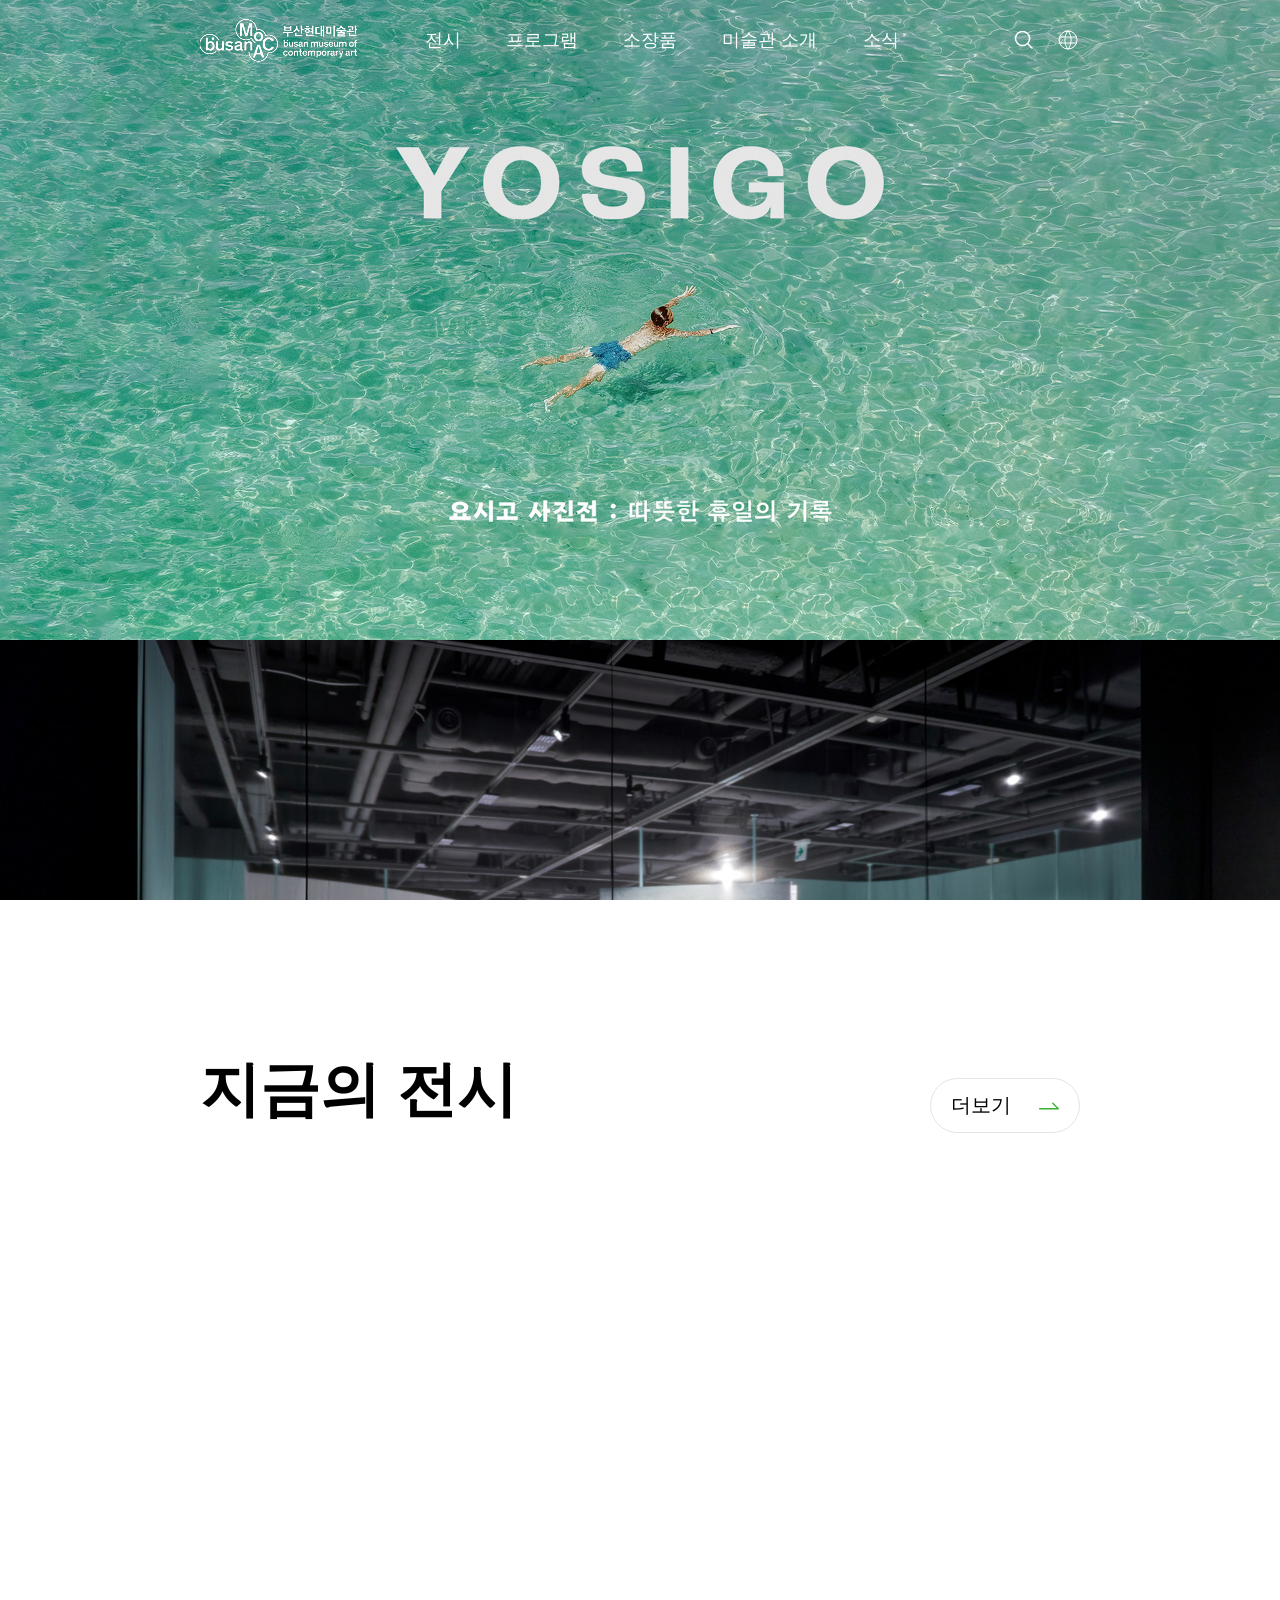
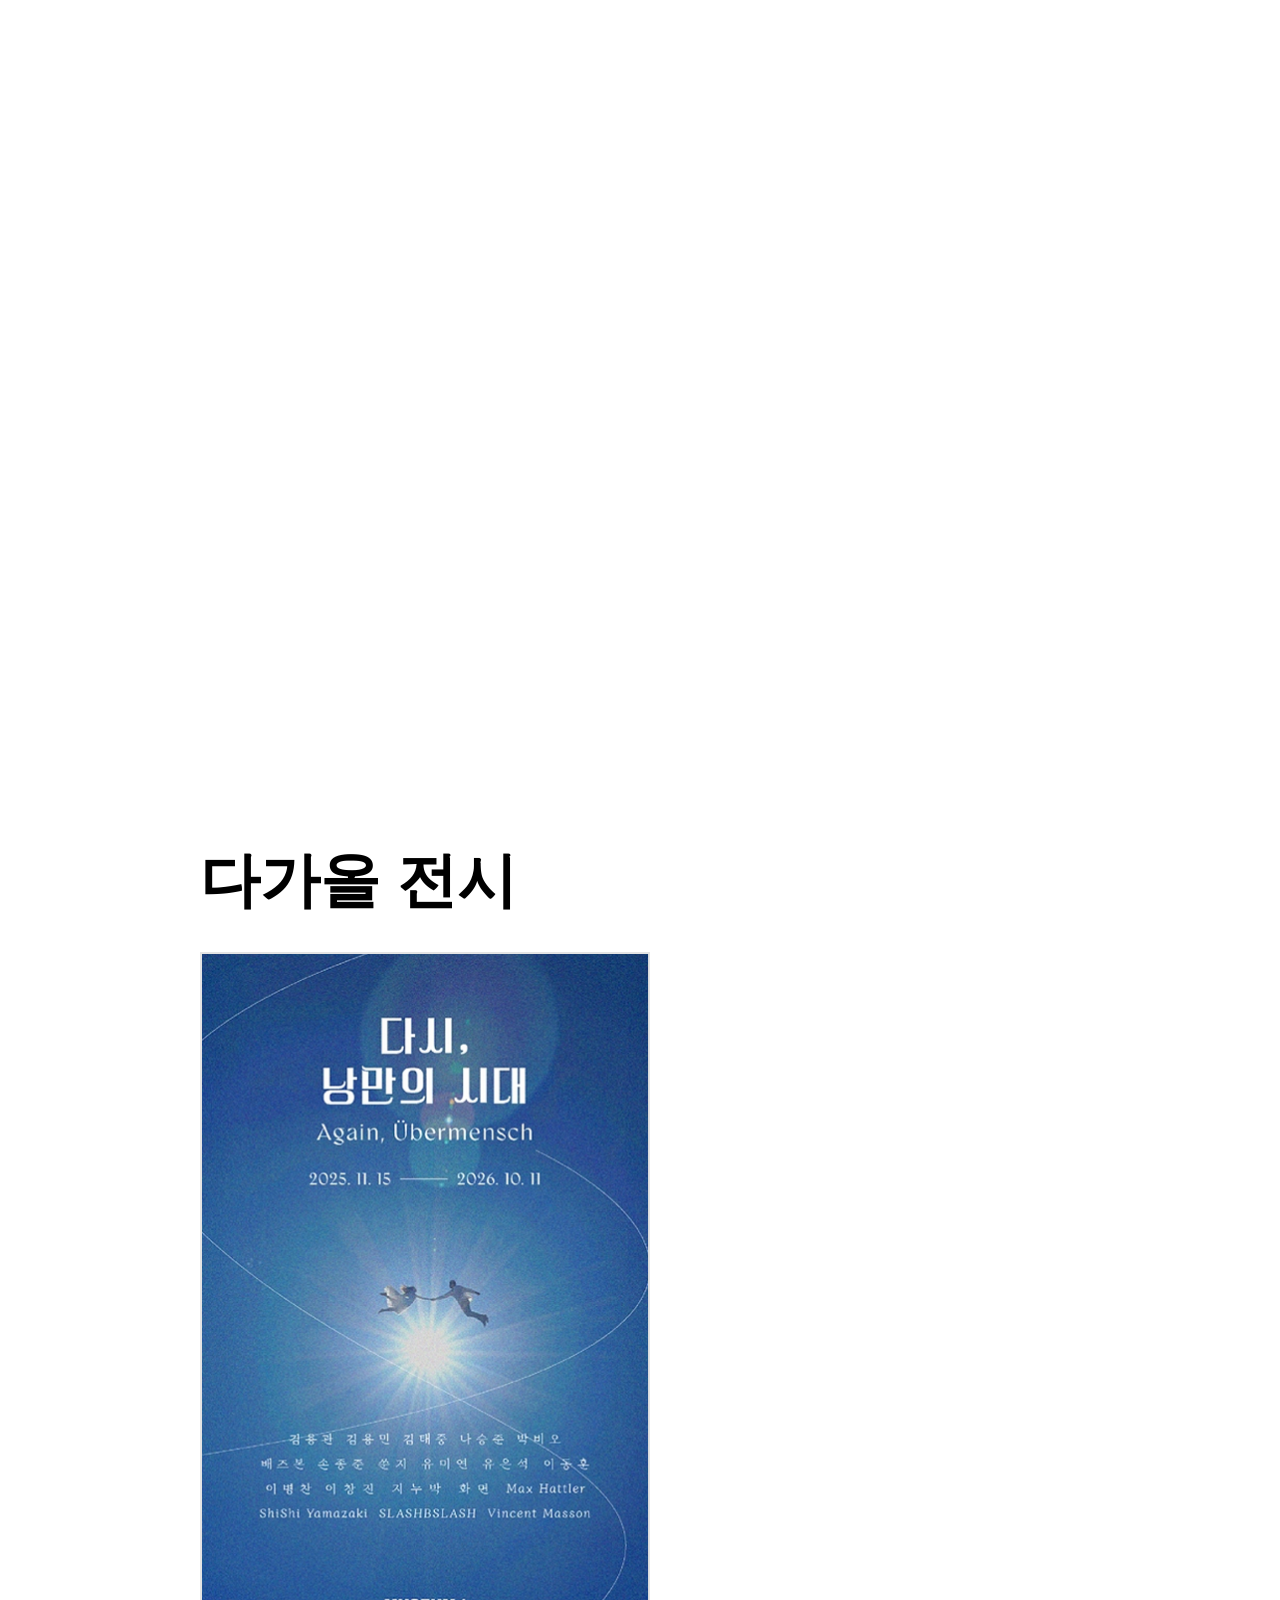
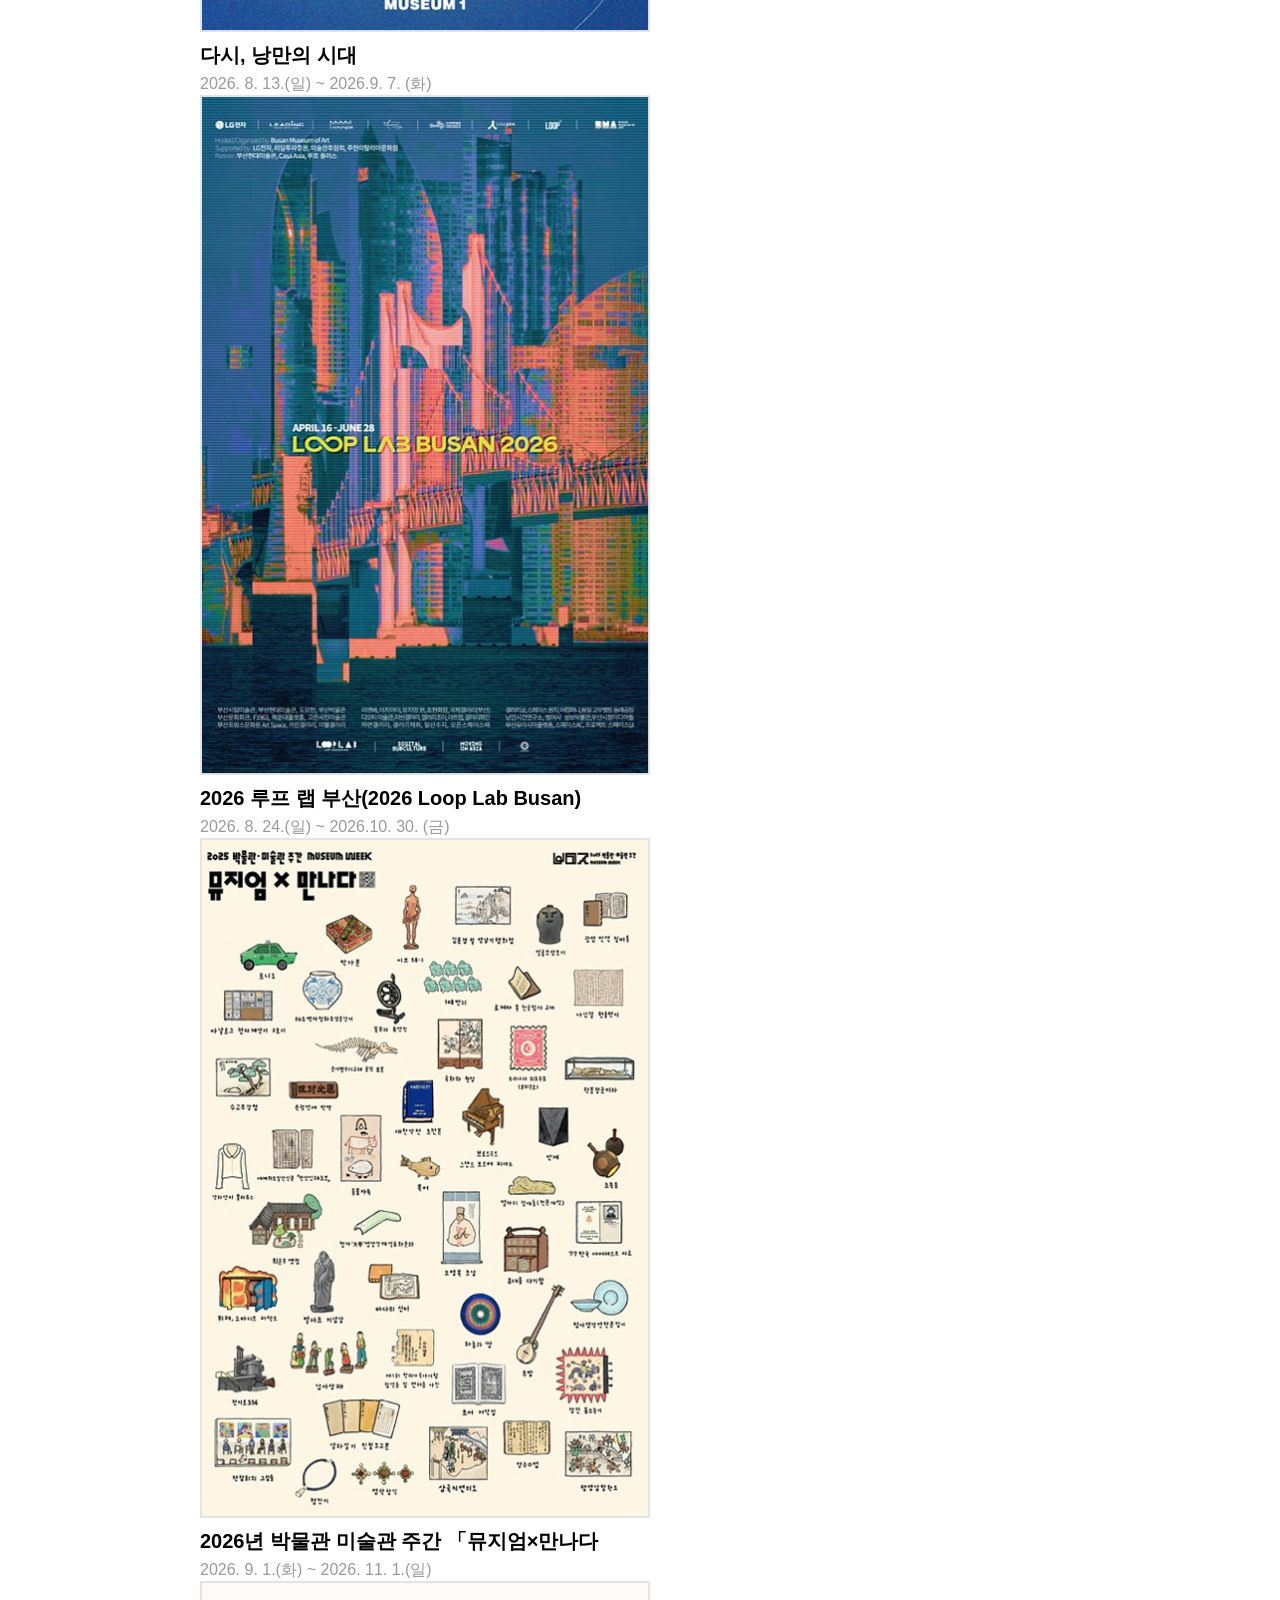
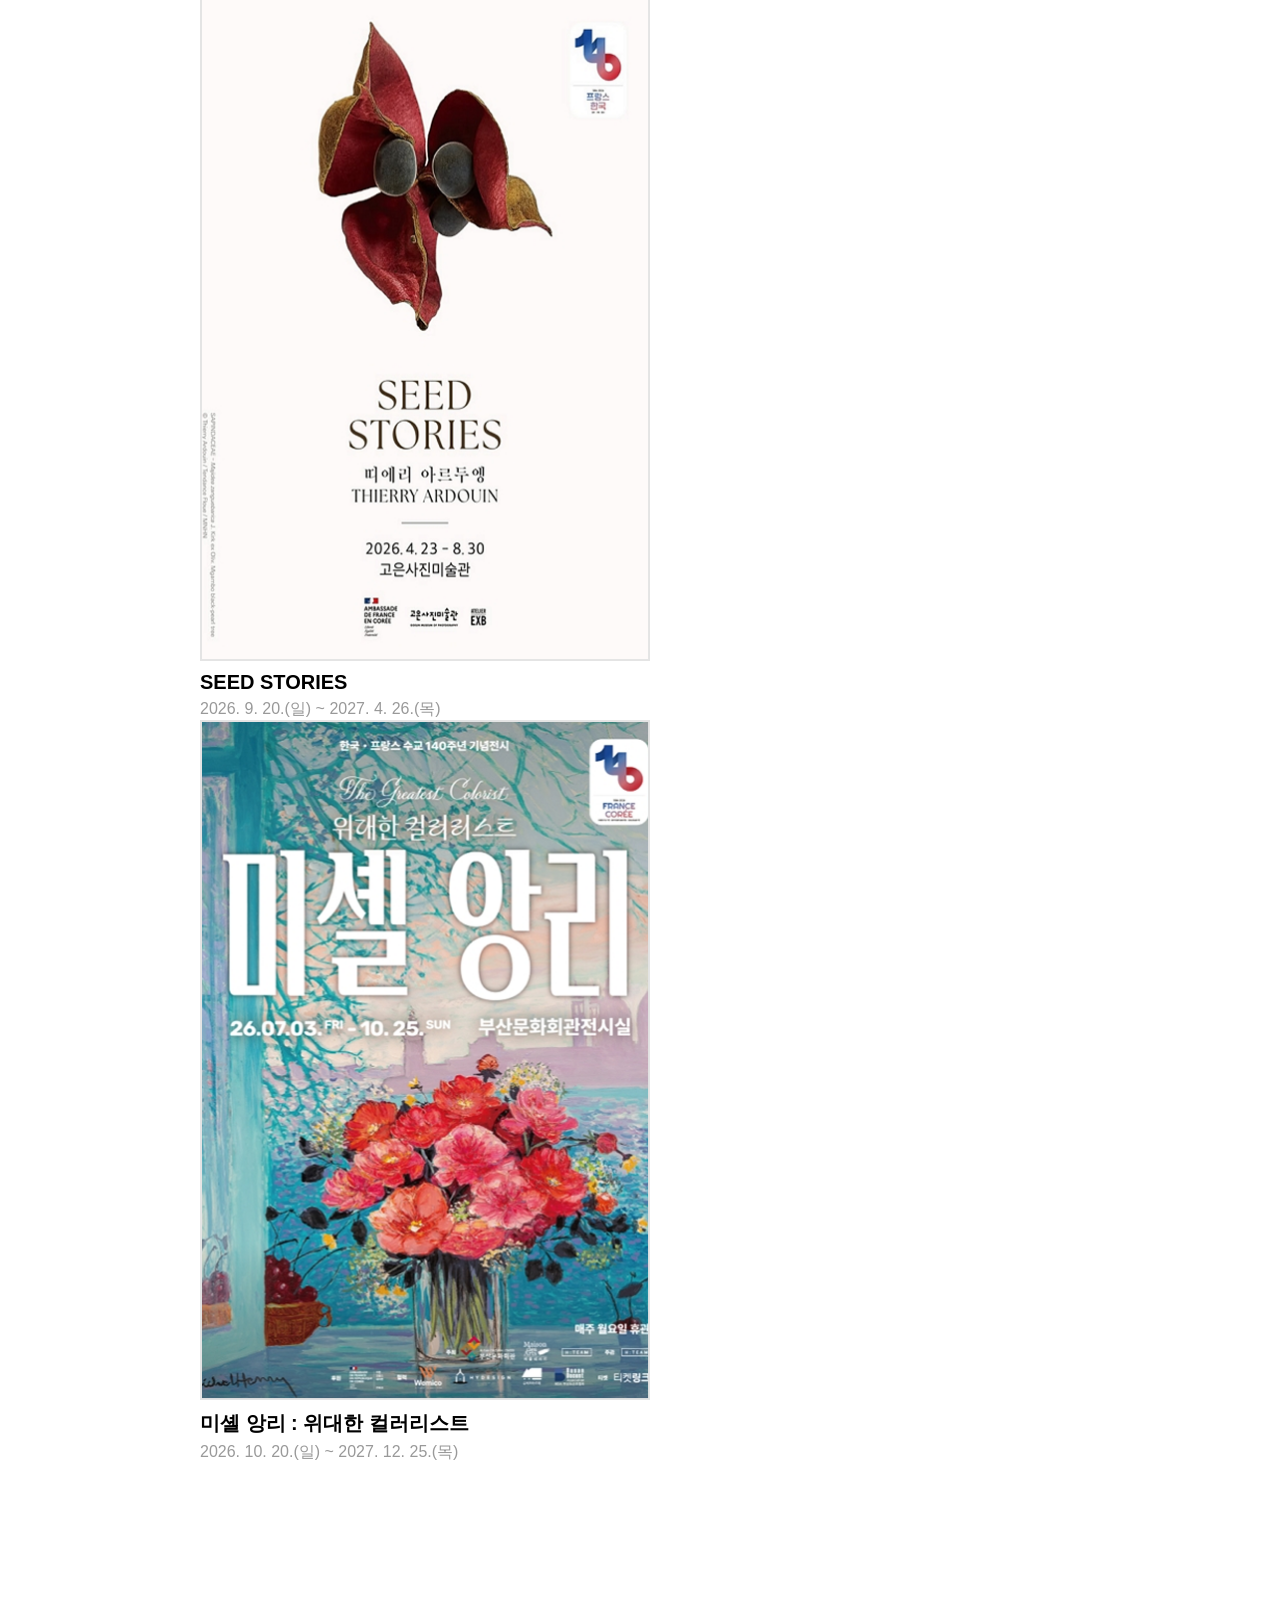
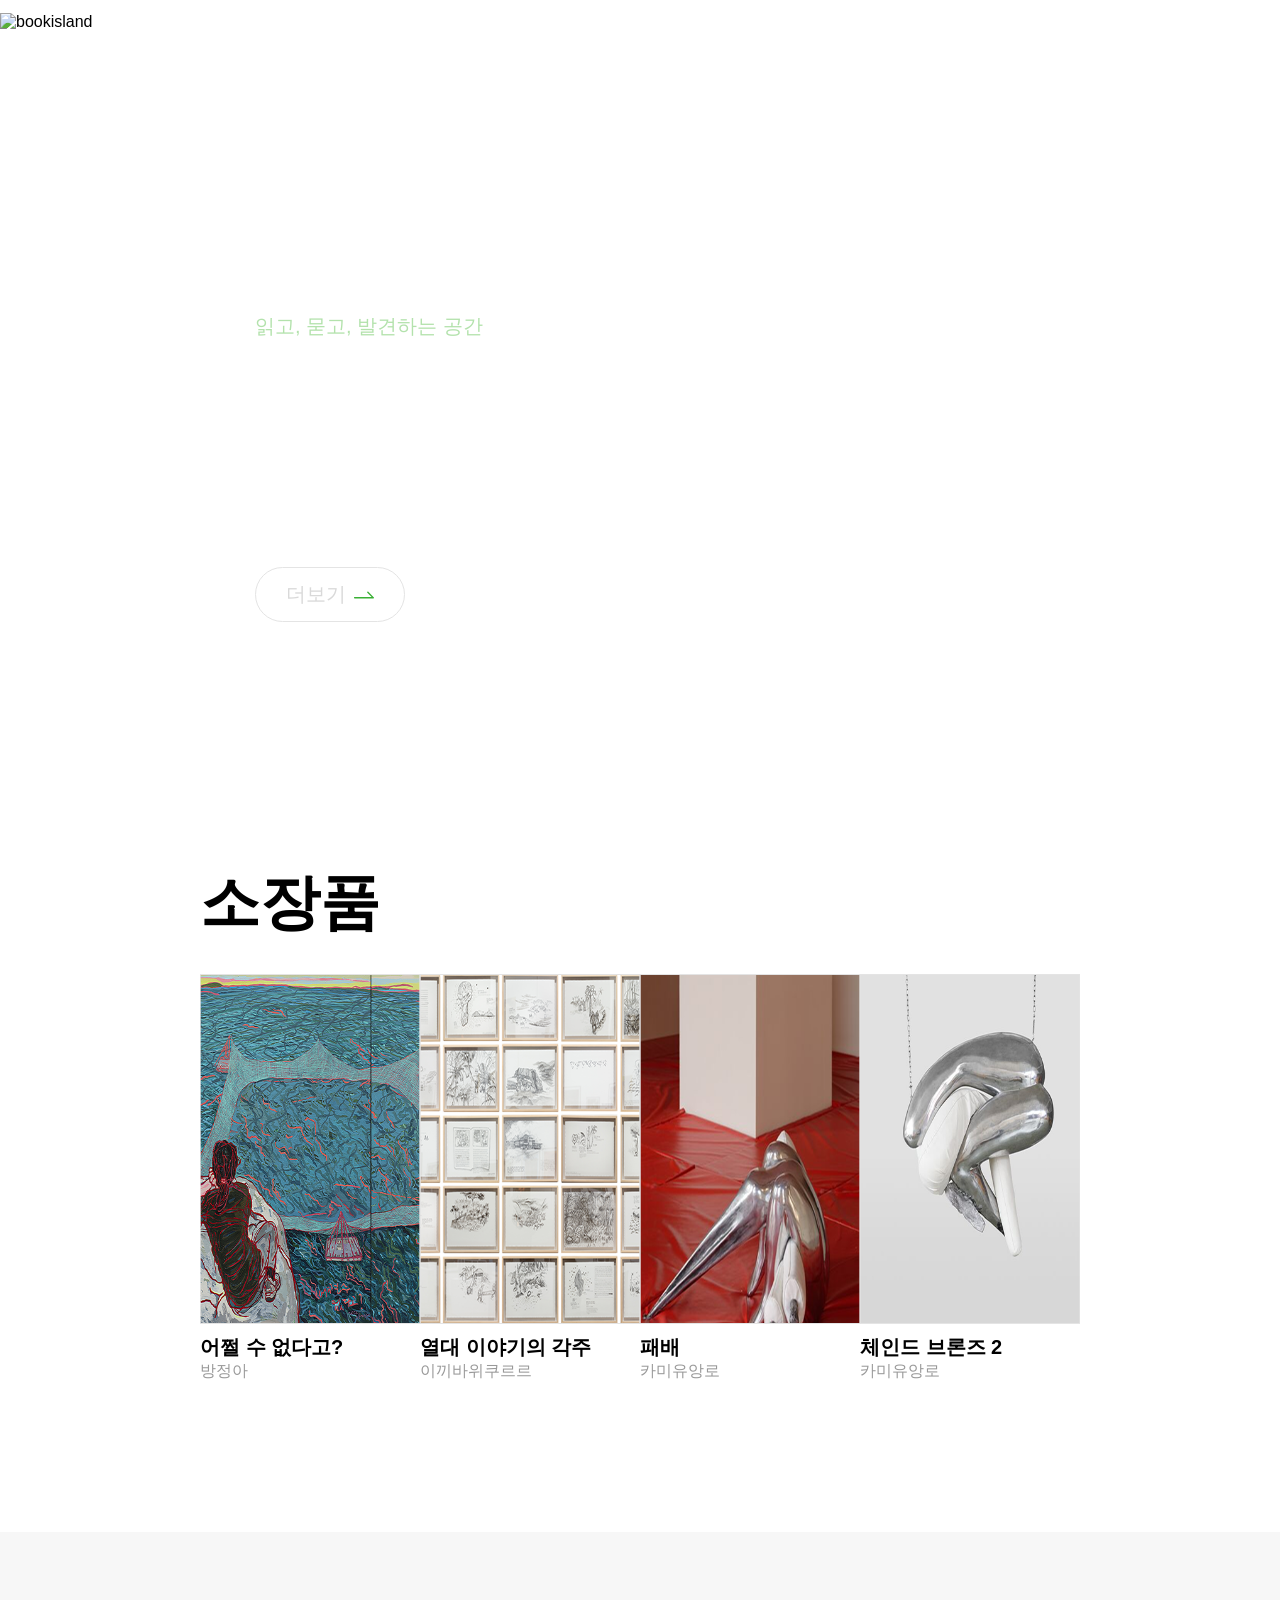
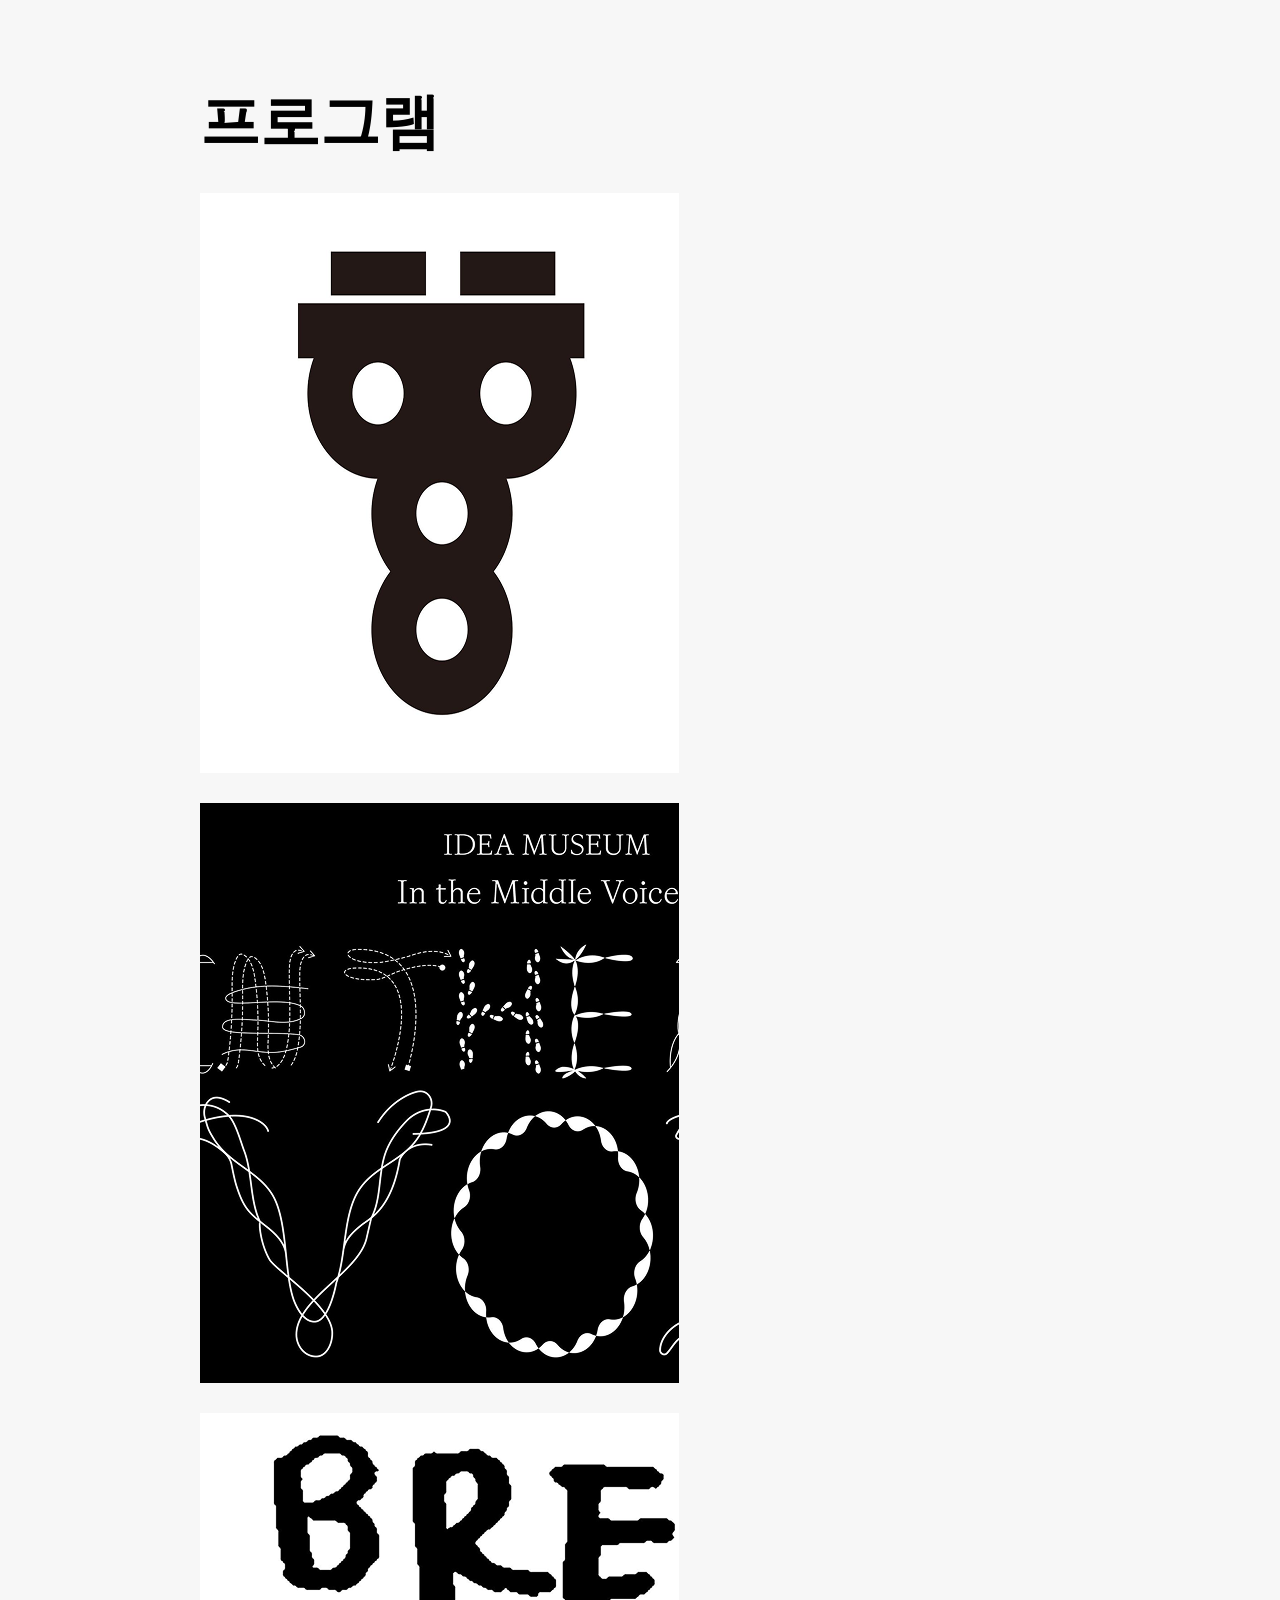
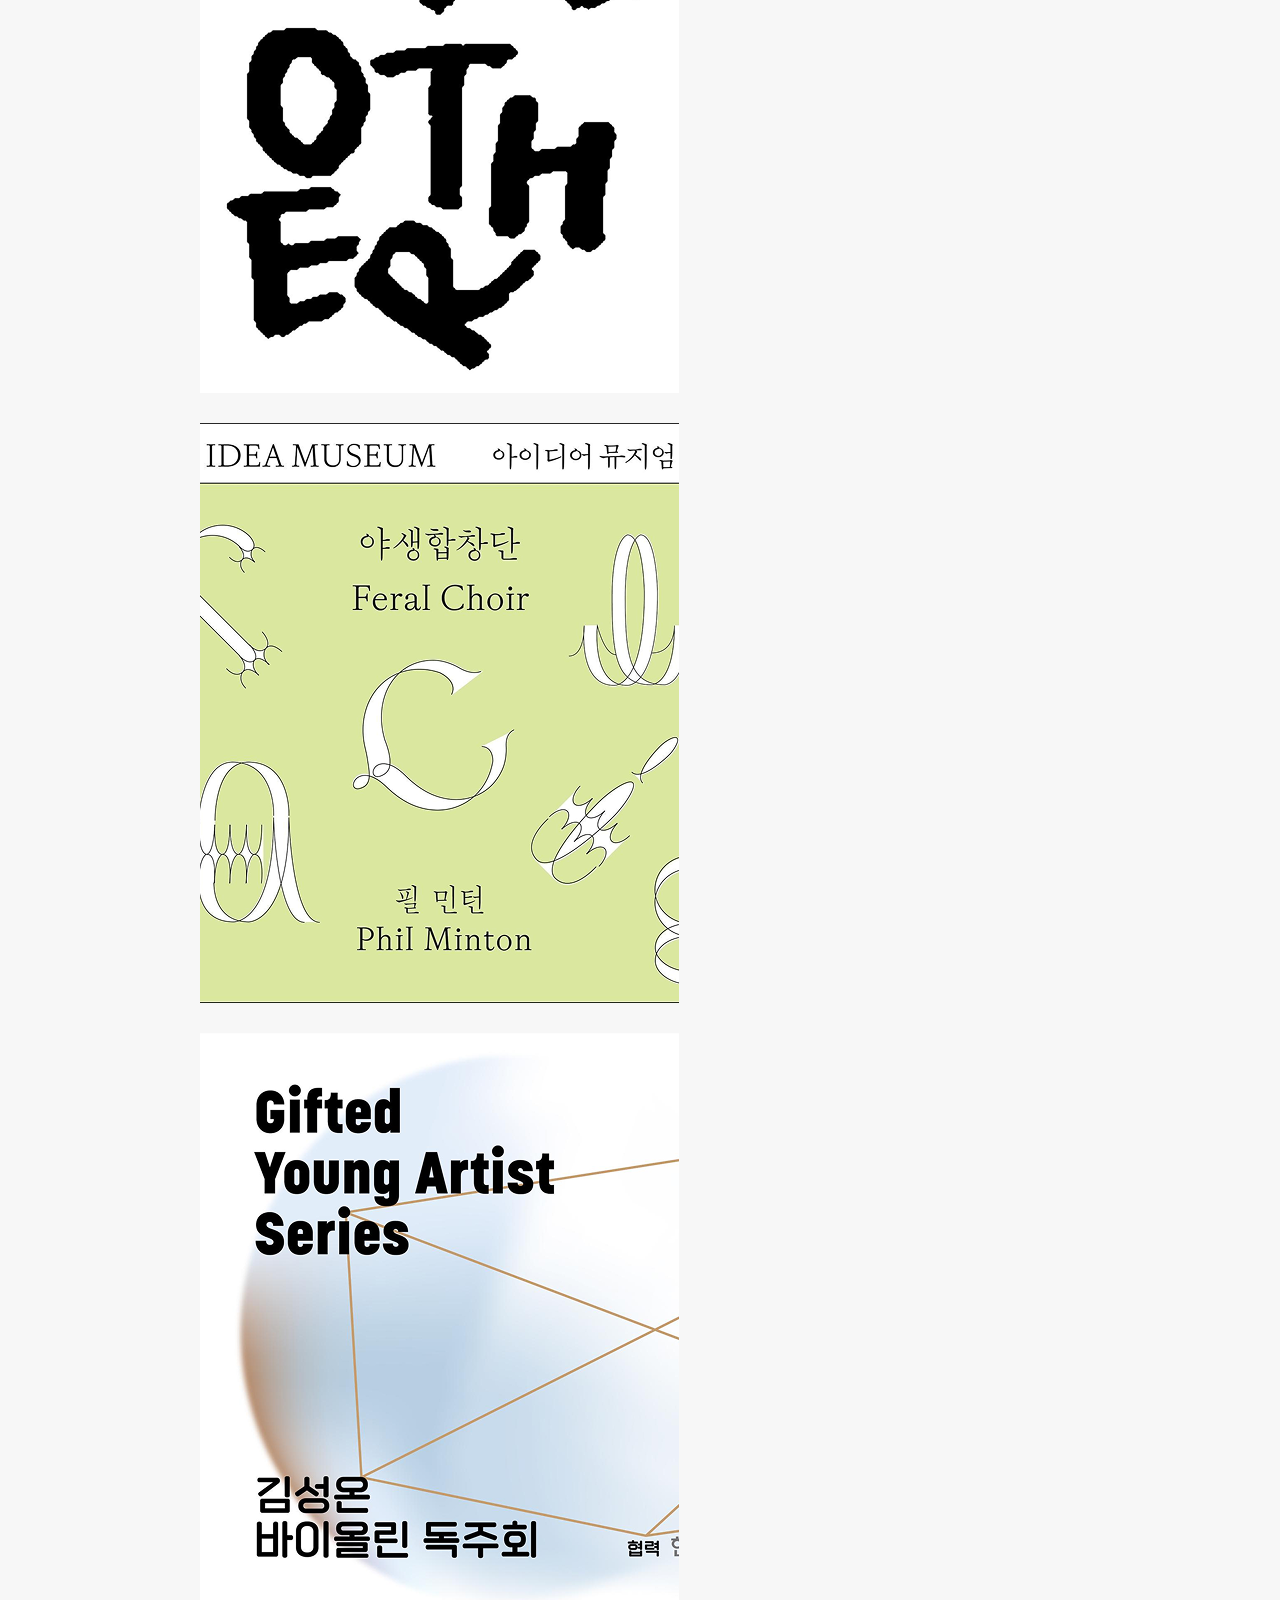
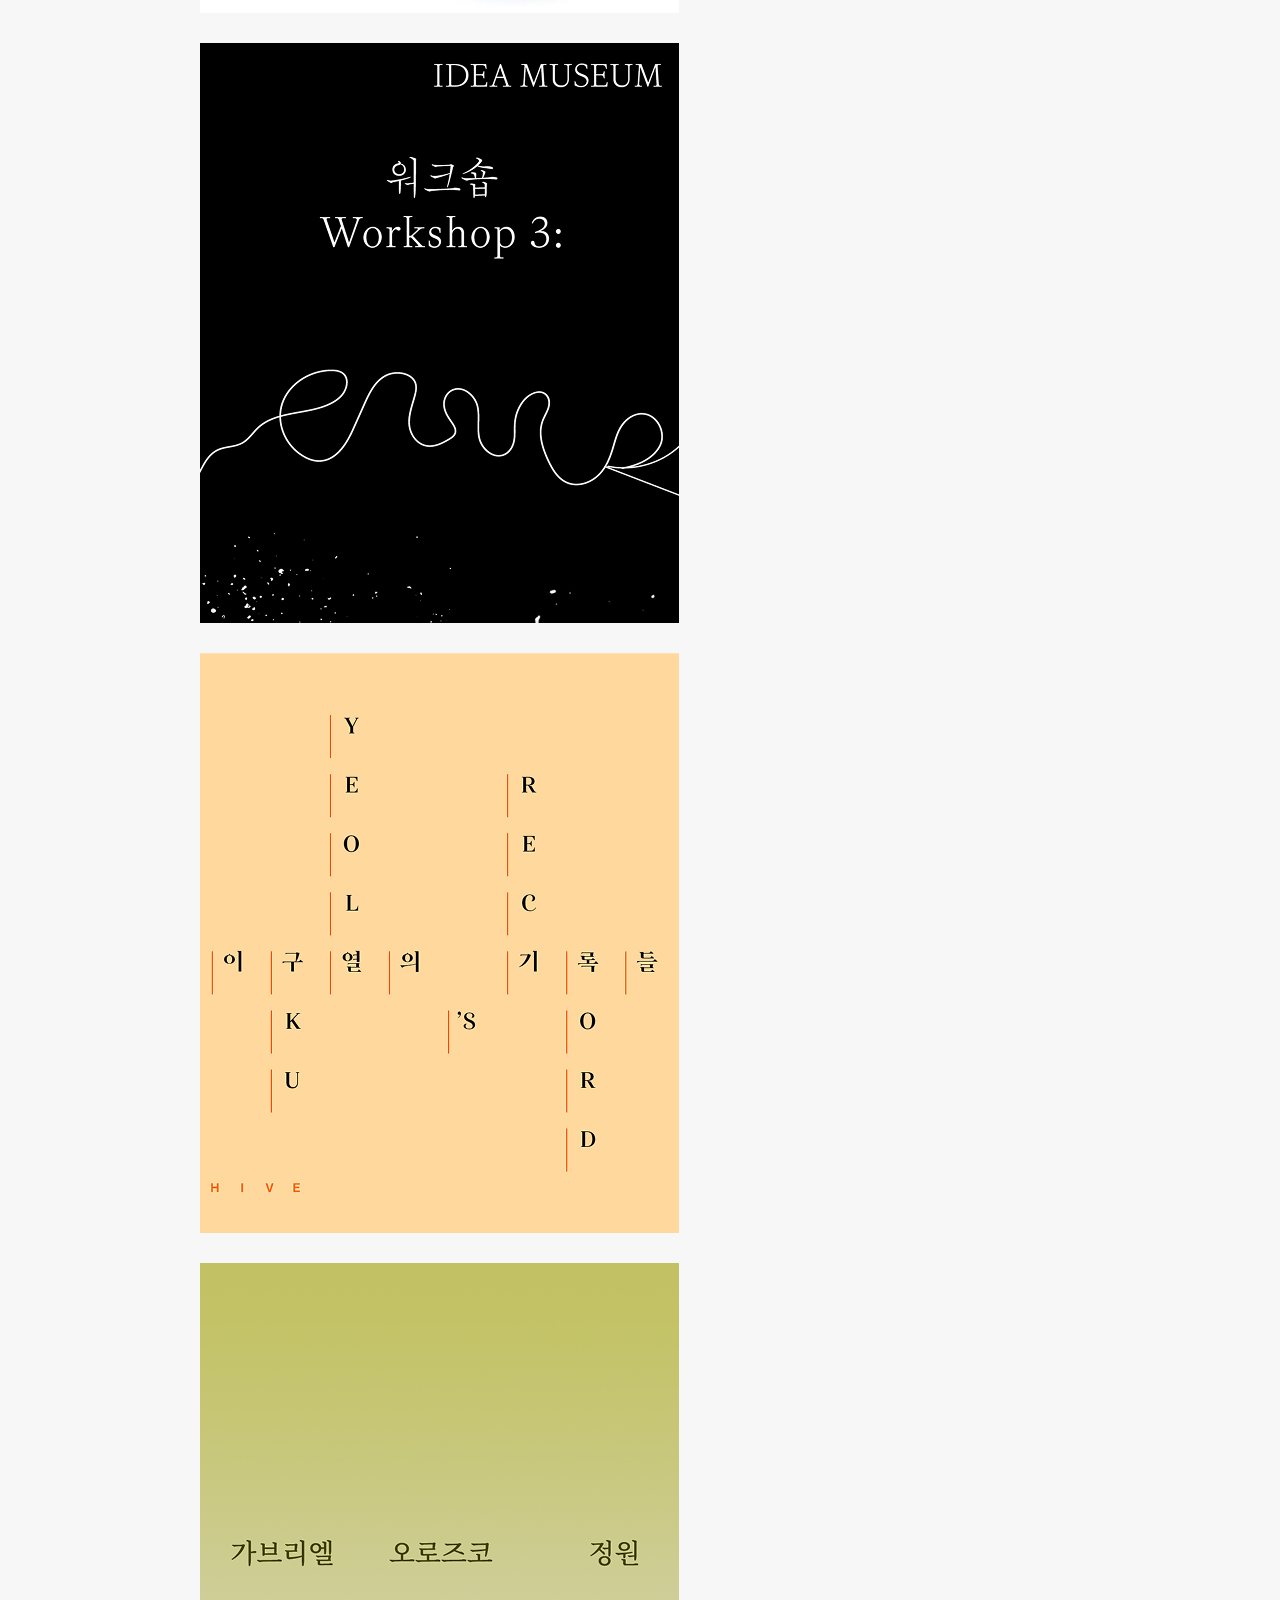
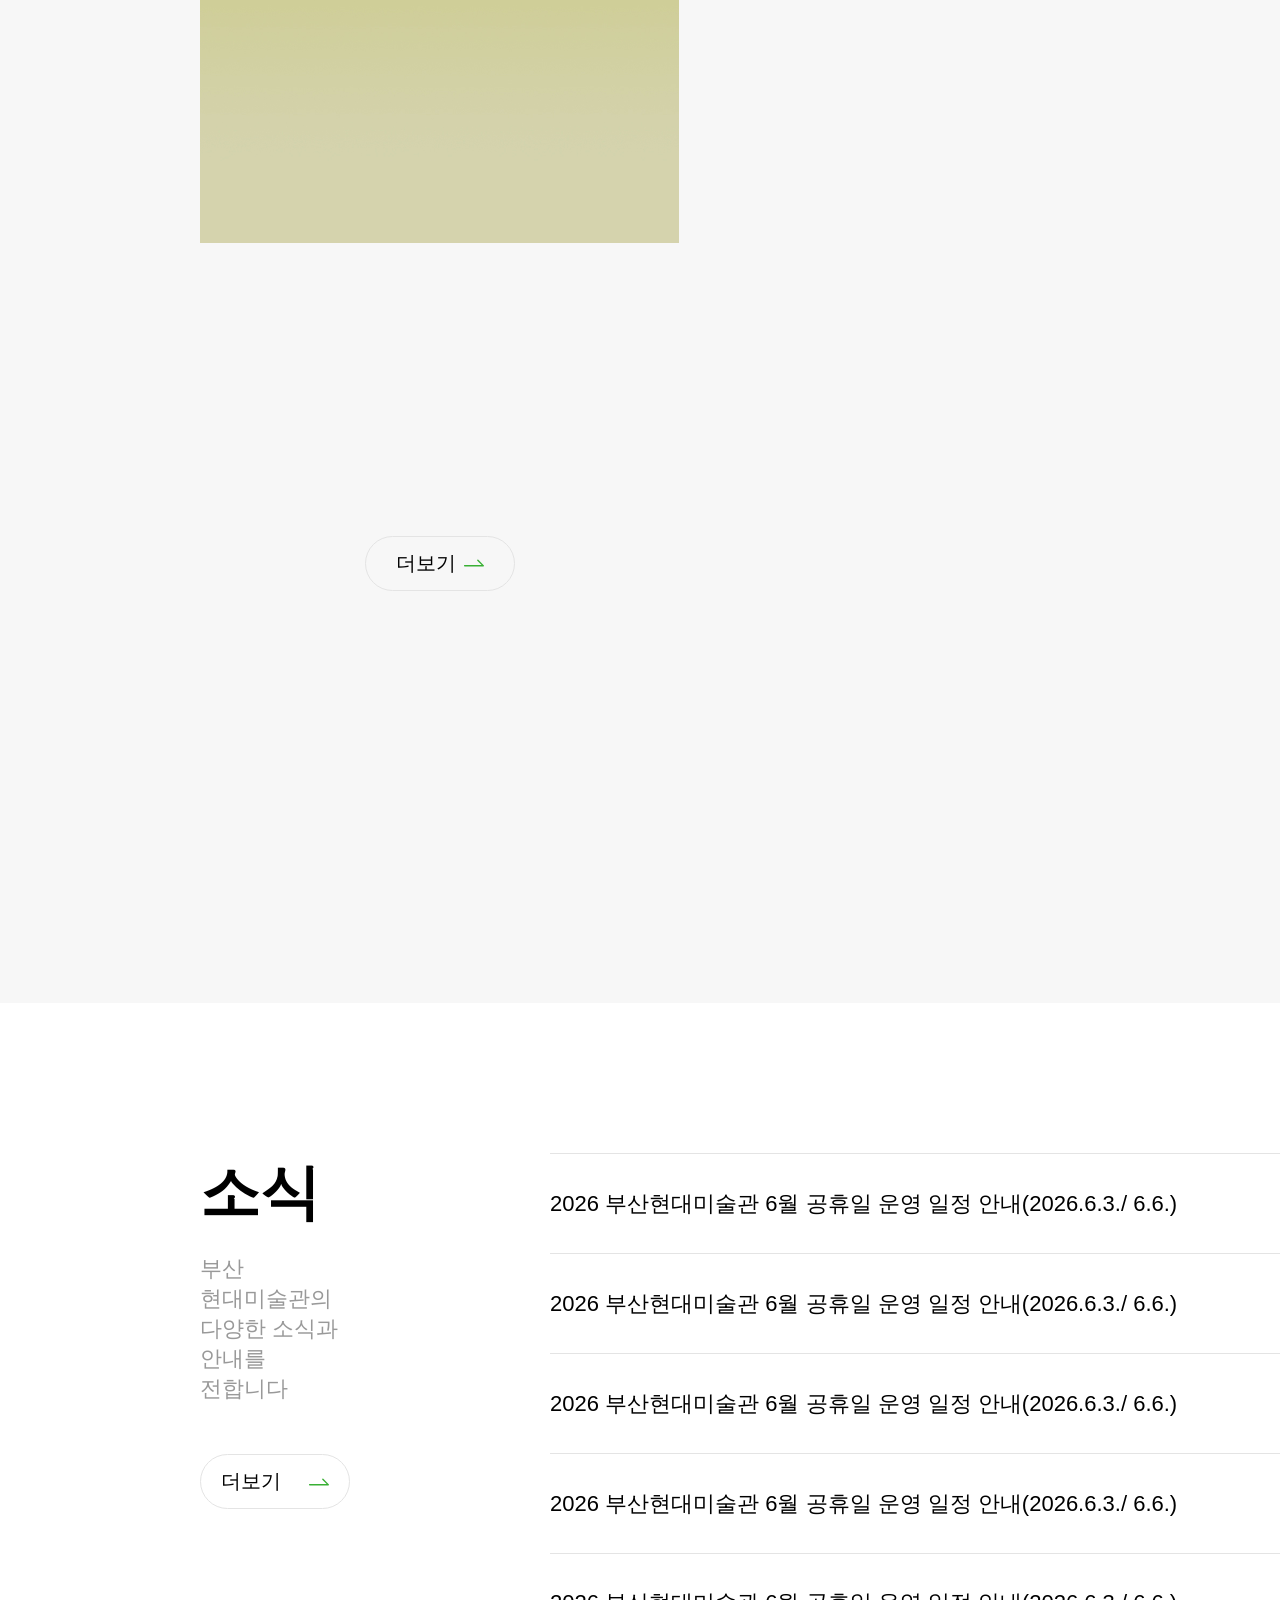
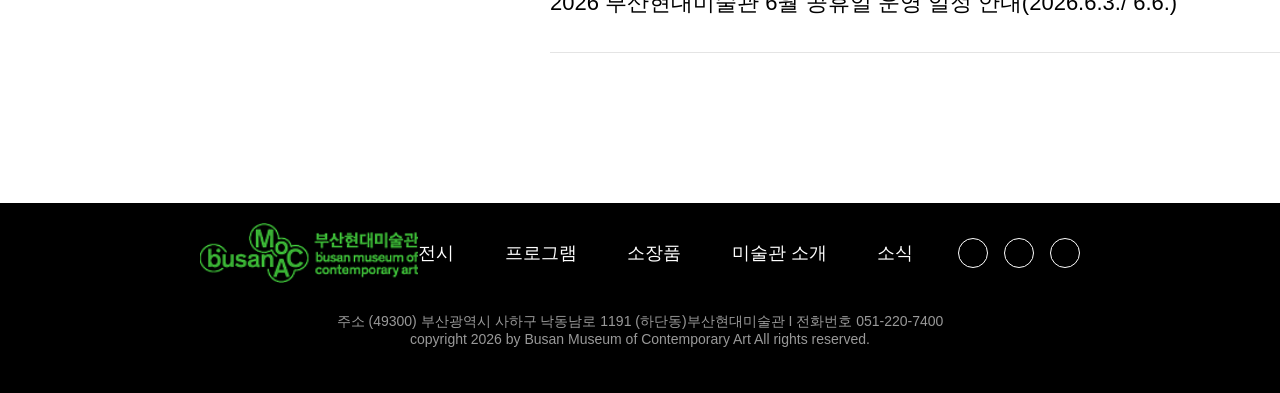
==== index.html @ 23dd07c7 "07/02" ====
<!doctype html>
<html lang="en">
  <head>
    <meta charset="UTF-8" />
    <meta name="viewport" content="width=device-width, initial-scale=1.0" />
    <title>부산 현대 미술관</title>
    <link rel="stylesheet" href="css/style.css" />
    <link
      rel="stylesheet"
      href="https://cdn.jsdelivr.net/npm/swiper@12/swiper-bundle.min.css"
    />
    <script src="https://cdn.jsdelivr.net/npm/swiper@12/swiper-bundle.min.js"></script>
    <link
      rel="stylesheet"
      href="https://cdnjs.cloudflare.com/ajax/libs/font-awesome/7.0.1/css/all.min.css"
      integrity="sha512-2SwdPD6INVrV/lHTZbO2nodKhrnDdJK9/kg2XD1r9uGqPo1cUbujc+IYdlYdEErWNu69gVcYgdxlmVmzTWnetw=="
      crossorigin="anonymous"
      referrerpolicy="no-referrer"
    />
  </head>
  <body>
    <div class="wrap">
      <header>
        <div class="logo">
          <a href="/index.html">
            <img src="main_img/logo_white.png" alt="logo" />
          </a>
        </div>

        <div class="menu_wrap">
          <div class="menu">
            <a href="/sub_page/exhibition/exhibition.html"> 전시 </a>
          </div>
          <div class="menu">
            <a href="/sub_page/program/program.html"> 프로그램 </a>
          </div>
          <div class="menu">
            <a href="/sub_page/collection/collection.html"> 소장품 </a>
          </div>
          <div class="menu">
            <a href="/sub_page/intro/intro.html"> 미술관 소개 </a>
          </div>
          <div class="menu">
            <a href="/sub_page/news/news.html"> 소식 </a>
          </div>
        </div>

        <div class="icon_wrap">
          <div class="icon icon_1">
            <img src="main_img/search.svg" alt="search" />
          </div>
          <div class="icon icon_2">
            <img src="main_img/world.svg" alt="world" />
          </div>
        </div>
      </header>

      <!-- ------header emd----------------------------->

      <div class="section_1">
        <!-- Slider main container -->
        <div class="swiper heroSwiper">
          <!-- Additional required wrapper -->
          <div class="swiper-wrapper">
            <!-- Slides -->
            <div class="swiper-slide">
              <img src="main_img/herosection.jpg" alt="hero1" />
            </div>
            <div class="swiper-slide">
              <img src="main_img/herosection4.png" alt="hero2" />
            </div>
            <div class="swiper-slide">
              <img src="main_img/herosection2.png" alt="hero3" />
            </div>
          </div>
        </div>
      </div>

      <!-- -----------section_1 end--------------------->

      <section class="section_2">
        <div class="title_wrap_2">
          <div class="title">지금의 전시</div>

          <div class="btn btn_2">
            <a href="sub_page/exhibition/exhibition.html">
              <span>더보기</span>

              <div class="arrow">
                <img class="arrow-green" src="main_img/arrow.svg" alt="arrow" />
                <img
                  class="arrow-white"
                  src="main_img/arrow1.svg"
                  alt="arrow"
                />
              </div>
            </a>
          </div>
        </div>

        <div class="con_wrap_2">
          <div class="con card1">
            <img src="main_img/con1-1.png" alt="se2_img" />

            <div class="bg_wrap">
              <div class="bg_title">부산현대미술관 다원예술_몸, 실험중</div>

              <div class="bg_dsc">2026. 4. 30.(목) ~ 2026. 7. 19.(일)</div>
            </div>
          </div>

          <div class="con card2">
            <img src="main_img/con1-2.png" alt="se2_img" />

            <div class="bg_wrap">
              <div class="bg_title">부산현대미술관 다원예술_몸, 실험중</div>

              <div class="bg_dsc">2026. 4. 30.(목) ~ 2026. 7. 19.(일)</div>
            </div>
          </div>

          <div class="con card3">
            <img src="main_img/con1_3.png" alt="se2_img" />

            <div class="bg_wrap">
              <div class="bg_title">부산현대미술관 다원예술_몸, 실험중</div>

              <div class="bg_dsc">2026. 4. 30.(목) ~ 2026. 7. 19.(일)</div>
            </div>
          </div>
        </div>
      </section>

      <!-- -----------section_2 end--------------------->

      <div class="section_3">
        <div class="title">다가올 전시</div>

        <div class="swiper exhibitionSwiper">
          <div class="swiper-wrapper">
            <div class="swiper-slide">
              <a href="sub_page/exhibition/exhibition.html">
                <img src="main_img/con2-1.jpg" alt="sec3_img1" />
                <p class="exhibition_title">다시, 낭만의 시대</p>
                <p class="exhibition_place">
                  2026. 8. 13.(일) ~ 2026.9. 7. (화)
                </p>
              </a>
            </div>

            <div class="swiper-slide">
              <a href="sub_page/exhibition/exhibition.html">
                <img src="main_img/con2-2.png" alt="sec3_img2" />
                <p class="exhibition_title">
                  2026 루프 랩 부산(2026 Loop Lab Busan)
                </p>
                <p class="exhibition_place">
                  2026. 8. 24.(일) ~ 2026.10. 30. (금)
                </p>
              </a>
            </div>

            <div class="swiper-slide">
              <a href="sub_page/exhibition/exhibition.html">
                <img src="main_img/con2-3.jpg" alt="sec3_img3" />
                <p class="exhibition_title">
                  2026년 박물관 미술관 주간 「뮤지엄×만나다
                </p>
                <p class="exhibition_place">
                  2026. 9. 1.(화) ~ 2026. 11. 1.(일)
                </p>
              </a>
            </div>

            <div class="swiper-slide">
              <a href="sub_page/exhibition/exhibition.html">
                <img src="main_img/con2-4.png" alt="sec3_img4" />
                <p class="exhibition_title">SEED STORIES</p>
                <p class="exhibition_place">
                  2026. 9. 20.(일) ~ 2027. 4. 26.(목)
                </p>
              </a>
            </div>

            <div class="swiper-slide">
              <a href="sub_page/exhibition/exhibition.html">
                <img src="main_img/con2-5.png" alt="sec3_img5" />
                <p class="exhibition_title">미셸 앙리 : 위대한 컬러리스트</p>
                <p class="exhibition_place">
                  2026. 10. 20.(일) ~ 2027. 12. 25.(목)
                </p>
              </a>
            </div>
          </div>
        </div>
      </div>

      <!-- 근데 얘는 슬라이드로 만드는거 -->

      <!-- -----------section_3 end--------------------->

      <div class="section_4">
        <div class="img_wrap_4">
          <img src="main_img/banner_img3.png" alt="bookisland" />
        </div>

        <div class="title_wrap_4">
          <h5>읽고, 묻고, 발견하는 공간</h5>
          <h2>책그림섬</h2>
          <p>
            책과 자연이 공존하는 공간에서 책과<br />
            하나된 ‘나’를 즐겨보세요
          </p>

          <div class="btn btn_4">
            <a href="sub_page/intro/intro.html">
              <span>더보기</span>

              <div class="arrow">
                <img class="arrow-green" src="main_img/arrow.svg" alt="arrow" />
                <img
                  class="arrow-white"
                  src="main_img/arrow1.svg"
                  alt="arrow"
                />
              </div>
            </a>
          </div>
        </div>
      </div>

      <!-- -----------section_4 end--------------------->

      <section class="section_5">
        <div class="title">소장품</div>

        <div class="con_wrap_5">
          <div class="con5">
            <div class="img_wrap_5">
              <img src="main_img/con3-1.png" alt="con5-1" />
            </div>

            <div class="bg_wrap">
              <div class="bg_title">어쩔 수 없다고?</div>
              <div class="bg_dsc">방정아</div>
            </div>
          </div>

          <div class="con5">
            <div class="img_wrap_5">
              <img src="main_img/con3-2.png" alt="con5-2" />
            </div>

            <div class="bg_wrap">
              <div class="bg_title">열대 이야기의 각주</div>
              <div class="bg_dsc">이끼바위쿠르르</div>
            </div>
          </div>

          <div class="con5">
            <div class="img_wrap_5">
              <img src="main_img/con3-3.png" alt="con5-3" />
            </div>

            <div class="bg_wrap">
              <div class="bg_title">패배</div>
              <div class="bg_dsc">카미유앙로</div>
            </div>
          </div>

          <div class="con5">
            <div class="img_wrap_5">
              <img src="main_img/con3-4.png" alt="con5-4" />
            </div>

            <div class="bg_wrap">
              <div class="bg_title">체인드 브론즈 2</div>
              <div class="bg_dsc">카미유앙로</div>
            </div>
          </div>
        </div>
      </section>

      <!-- -----------section_5 end------------------------>

      <section div class="section_6">
        <div class="title">프로그램</div>

        <div class="con_wrap_6">
          <div class="con_6">
            <img src="main_img/con4-1.png" alt="program1" />

            <div class="container_6">
              <div class="box">
                <a href="sub_page/program/program.html">
                  작가를 만나다<br />
                  《ㅎㅎㅎ》
                </a>
              </div>
            </div>
          </div>

          <div class="con_6">
            <img src="main_img/con4-2.png" alt="program2" />

            <div class="container_6">
              <div class="box">
                <a href="sub_page/program/program.html">
                  《In the Middle Voice: 다섯 개의 움직임》
                </a>
              </div>
            </div>
          </div>

          <div class="con_6">
            <img src="main_img/con4-3.png" alt="program3" />

            <div class="container_6">
              <div class="box">
                <a href="sub_page/program/program.html">
                  작가를 만나다 <br />《안은미 - Breathe Other Colors》
                </a>
              </div>
            </div>
          </div>

          <div class="con_6">
            <img src="\main_img/con4-4.png" alt="program4" />

            <div class="container_6">
              <div class="box">
                <a href="sub_page/program/program.html">
                  《In the Middle Voice: 다섯 개의 움직임》<br />
                  〈야생합창단〉 <br />
                  퍼포먼스
                </a>
              </div>
            </div>
          </div>

          <div class="con_6">
            <img src="main_img/con4-5.png" alt="program5" />

            <div class="container_6">
              <div class="box">
                <a href="sub_page/program/program.html">
                  [멤버십]<br />
                  6월 음악회 - 영재 콘서트 시리즈 :<br />
                  김성온 바이올린 <br />독주회
                </a>
              </div>
            </div>
          </div>

          <div class="con_6">
            <img src="main_img/con4-6.png" alt="program6" />

            <div class="container_6">
              <div class="box">
                <a href="sub_page/program/program.html">
                  《In the Middle Voice: <br />다섯 개의 움직임》 <br />
                  ─ 공기 워크숍
                </a>
              </div>
            </div>
          </div>

          <div class="con_6">
            <img src="main_img/con4-7.png" alt="program7" />

            <div class="container_6">
              <div class="box">
                <a href="sub_page/program/program.html">
                  이구열의 기록들<br />
                  《KUYEOL》
                </a>
              </div>
            </div>
          </div>

          <div class="con_6">
            <img src="main_img/con4-8.png" alt="program8" />

            <div class="container_6">
              <div class="box">
                <a href="sub_page/program/program.html">
                  가브엘 오로즈코<br />
                  《정원》
                </a>
              </div>
            </div>
          </div>

          <div class="con_6">
            <div class="btn btn_6">
              <a href="sub_page/program/program.html">
                <span>더보기</span>

                <div class="arrow">
                  <img
                    class="arrow-green"
                    src="main_img/arrow.svg"
                    alt="arrow"
                  />
                  <img
                    class="arrow-white"
                    src="main_img/arrow1.svg"
                    alt="arrow"
                  />
                </div>
              </a>
            </div>
          </div>
        </div>
      </section>

      <!-- -----------section_6 end--------------------->

      <section class="section_7">
        <div class="title_wrap_7">
          <div class="title">소식</div>

          <div class="bg">
            부산 현대미술관의 다양한 소식과<br />
            안내를 전합니다
          </div>

          <div class="btn btn_7">
            <a href="sub_page/news/news.html">
              <span>더보기</span>

              <div class="arrow">
                <img class="arrow-green" src="main_img/arrow.svg" alt="arrow" />
                <img
                  class="arrow-white"
                  src="main_img/arrow1.svg"
                  alt="arrow"
                />
              </div>
            </a>
          </div>
        </div>

        <div class="con_wrap_7">
          <div class="con_7">
            <a href="sub_page/news/news.html">
              <div class="text">
                2026 부산현대미술관 6월 공휴일 운영 일정 안내(2026.6.3./ 6.6.)
              </div>
            </a>

            <div class="date">2026-06-08</div>
          </div>

          <div class="con_7">
            <a href="sub_page/news/news.html">
              <div class="text">
                2026 부산현대미술관 6월 공휴일 운영 일정 안내(2026.6.3./ 6.6.)
              </div>
            </a>

            <div class="date">2026-06-08</div>
          </div>

          <div class="con_7">
            <a href="sub_page/news/news.html">
              <div class="text">
                2026 부산현대미술관 6월 공휴일 운영 일정 안내(2026.6.3./ 6.6.)
              </div>
            </a>

            <div class="date">2026-06-08</div>
          </div>

          <div class="con_7">
            <a href="sub_page/news/news.html">
              <div class="text">
                2026 부산현대미술관 6월 공휴일 운영 일정 안내(2026.6.3./ 6.6.)
              </div>
            </a>

            <div class="date">2026-06-08</div>
          </div>

          <div class="con_7">
            <a href="sub_page/news/news.html">
              <div class="text">
                2026 부산현대미술관 6월 공휴일 운영 일정 안내(2026.6.3./ 6.6.)
              </div>
            </a>

            <div class="date">2026-06-08</div>
          </div>
        </div>
      </section>

      <!-- -----------section_7 end--------------------->

      <div class="footer">
        <div class="footer_container">
          <div class="logo_footer">
            <a href="#">
              <img src="main_img/logo_green.png" alt="logo" />
            </a>
          </div>

          <div class="menu_wrap_8">
            <div class="menu">
              <a href="sub_page/exhibition/exhibition.html">전시</a>
            </div>

            <div class="menu">
              <a href="sub_page/program/program.html">프로그램</a>
            </div>

            <div class="menu">
              <a href="sub_page/collection/collection.html">소장품</a>
            </div>

            <div class="menu">
              <a href="sub_page/intro/intro.html">미술관 소개</a>
            </div>

            <div class="menu">
              <a href="sub_page/news/news.html">소식</a>
            </div>
          </div>

          <div class="icon8">
            <div class="i">
              <a href="https://www.instagram.com/moca_busan">
                <i class="fa-brands fa-instagram"></i>
              </a>
            </div>

            <div class="i">
              <a href="https://www.facebook.com/busan.moca#">
                <i class="fa-brands fa-facebook-f"></i>
              </a>
            </div>

            <div class="i">
              <a href="https://www.youtube.com/c/MoCABusan">
                <i class="fa-brands fa-youtube"></i>
              </a>
            </div>
          </div>
        </div>

        <div class="bottom">
          주소 (49300) 부산광역시 사하구 낙동남로 1191 (하단동)부산현대미술관 I
          전화번호 051-220-7400 <br />
          copyright 2026 by Busan Museum of Contemporary Art All rights
          reserved.
        </div>
      </div>

      <!-- -----------footer end------------------------>
    </div>

    <script src="js/main.js"></script>
  </body>
</html>
---- css/style.css ----
@import url(reset.css);

.wrap {
  width: 100%;
}

section {
  padding: 150px 200px;
}

.title {
  font-size: 60px;
  font-weight: 700;
  margin-bottom: 30px;
}

.bg_title {
  margin-top: 10px;
  font-size: 20px;
  font-weight: 600;
}

.bg_dsc {
  font-size: 16px;
  color: #999;
}

/* ----------------------common */

header {
  height: 80px;
  width: 100%;
  padding: 0 200px;
  display: flex;
  justify-content: space-between;
  align-items: center;
  position: absolute;
  top: 0;
  left: 0;
  color: #fff;
  z-index: 110;
}

.menu_wrap {
  display: flex;
  justify-content: space-between;
  align-items: center;
}

.menu {
  margin-right: 45px;
  cursor: pointer;
}

.menu a {
  font-size: 18px;
  font-weight: 500;
  transition: 0.3s;
  color: #fff;
}

.menu a:hover {
  color: #39b034;
}

.icon_wrap {
  display: flex;
  justify-content: center;
  align-items: center;
}

.icon {
  cursor: pointer;
  width: 24px;
}

.icon_1 {
  margin-right: 20px;
}

/* ---------------------------------------header */

.heroSwiper {
  width: 100%;
  height: 100vh;
  overflow: hidden;
}

/* ---------------------------------------section1 */

.section_2 .title_wrap_2 {
  display: flex;
  justify-content: space-between;
  align-items: center;
}

.btn {
  width: 150px;
  height: 55px;
  font-size: 20px;
  border: 1px solid #e4e4e4;
  border-radius: 50px;
  transition: 0.3s;
}

.btn a {
  width: 100%;
  height: 100%;
  display: flex;
  justify-content: space-between;
  align-items: center;
  color: #000;
  padding: 10px 20px;
}

.arrow {
  position: relative;
  width: 20px;
  height: 20px;
}

.arrow img {
  position: absolute;
  top: 0;
  left: 0;
  width: 100%;
  height: 100%;
  transition: 0.3s;
}

.arrow-green {
  opacity: 1;
}

.arrow-white {
  opacity: 0;
}

.btn:hover {
  background: #39b034;
  border-color: #39b034;
}

.btn:hover a {
  color: #fff;
}

.btn:hover .arrow-green {
  opacity: 0;
}

.btn:hover .arrow-white {
  opacity: 1;
}

.con_wrap_2 {
  width: 100%;
  display: flex;
  justify-content: space-between;
}

.con {
  width: 480px;
  height: 700px;
  opacity: 0;
  transform: translateY(50px);
  transition: 1s;
}

.card2 {
  margin-left: 40px;
  margin-right: 40px;
  margin-top: 140px;
}

.card3 {
  margin-top: 280px;
}

.con.active {
  opacity: 1;
  transform: translateY(0);
}

.con img {
  width: 100%;
}

/* ---------------------------------section_2 */

.section_3 {
  padding: 150px 0 0 200px;
}

.exhibitionSwiper {
  width: 100%;
  overflow: hidden;
}

.exhibitionSwiper .swiper-slide {
  width: 450px;
}

.exhibitionSwiper img {
  width: 450px;
  height: 680px;
  object-fit: cover;
  display: block;
  border: 1px solid #e4e4e4;
}

.exhibition_title {
  margin-top: 10px;
  font-size: 20px;
  font-weight: 700;
}

.exhibition_place {
  margin-top: 5px;
  font-size: 16px;
  color: #999;
}

.exhibitionSwiper .swiper-wrapper {
  transition-timing-function: linear !important;
}

/* ---------------------------------------섹션3 */

.section_4 {
  padding-top: 150px;
  position: relative;
}

.img_wrap_4 {
  width: 100%;
  height: 700px;
  overflow: hidden;
}

.img_wrap_4 img {
  height: 100%;
  object-fit: cover;
}

.title_wrap_4 {
  position: absolute;
  top: 450px;
  left: 255px;
  z-index: 101;
}

.title_wrap_4 h2 {
  color: #fff;
  font-size: 100px;
  font-weight: 600;
  margin: 0;
}

.title_wrap_4 h5 {
  font-size: 20px;
  color: #b3e2ac;
  font-weight: 500;
}

.title_wrap_4 p {
  font-size: 16px;
  color: #fff;
}

.btn_4 {
  margin-top: 50px;
  padding: 10px 10px;
}

.btn_4 span {
  color: #d9d9d9;
}

.btn_4 img {
  height: 20px;
  width: 20px;
}

/* -------------------------------------섹션4 */

.con_wrap_5 {
  width: 100%;
  display: flex;
  justify-content: space-between;
}

.con5 img {
  width: 350px;
  height: 350px;
}

.img_wrap_5 {
  overflow: hidden;
}

.img_wrap_5 img {
  width: 100%;
  display: block;
  transition: 0.5s;
}

.con5:hover .img_wrap_5 img {
  transform: scale(1.1);
}

/* -------------------------------섹션5 */

.section_6 {
  background-color: rgba(228, 228, 228, 0.3);
}

.con_wrap_6 {
  display: flex;
  flex-wrap: wrap;
  gap: 30px;
}

.con_6 {
  width: 479px;
  height: 580px;
  display: flex;
  align-items: center;
  justify-content: center;
  position: relative;
  overflow: hidden;
  cursor: pointer;
}

.con_6 img {
  width: 100%;
  height: 100%;
  object-fit: cover;
  display: block;
  transition: 0.5s;
}

.container_6 {
  position: absolute;
  top: 0;
  left: 0;
  width: 100%;
  height: 100%;
  background: rgba(0, 0, 0, 0.527);
  opacity: 0;
  transition: 0.7s;
  display: flex;
  justify-content: center;
  align-items: center;
}

.box {
  text-align: center;
  color: white;
  font-size: 28px;
  font-weight: 500;
}

.con_6:hover .container_6 {
  opacity: 1;
  backdrop-filter: blur(10px);
}

.con_6:hover img {
  transform: scale(1.1);
}

.con_6 a {
  color: #fff;
}

.btn a {
  color: #000;
}

.btn_6 {
  padding: 10px;
}

.btn_6 img {
  width: 20px;
  height: 20px;
}

/* -------------------------------섹션 6 */

.section_7 {
  display: flex;
}

.title_wrap_7 {
  width: 310px;
  margin-right: 200px;
}

.title_wrap_7 .title {
  margin-bottom: 20px;
}

.title_wrap_7 .btn {
  margin-top: 50px;
}

.title_wrap_7 .bg {
  font-size: 22px;
  color: #999;
}

.con_7 {
  width: 980px;
  height: 100px;
  border-top: 1px solid #e4e4e4;
  display: flex;
  justify-content: space-between;
  align-items: center;
  cursor: pointer;
}

.con_7:nth-child(5) {
  border-bottom: 1px solid #e4e4e4;
}

.text {
  font-size: 22px;
  font-weight: 450;
}

.date {
  font-size: 18px;
  color: #999;
}

.con_7:hover .text {
  color: #39b034;
  transition: 0.1s;
}

/* ----------------------------소식끝 */

.footer {
  width: 100%;
  height: 190px;
  background-color: #000;
  padding: 20px 200px 40px;
}

.footer_container {
  display: flex;
  align-items: center;
  justify-content: space-between;
  color: #fff;
}

.logo_footer img {
  width: 218px;
  height: 60px;
}

.menu_wrap_8 {
  width: 600px;
  display: flex;
  justify-content: space-between;
  font-size: 16px;
}

.icon8 {
  display: flex;
  justify-content: space-between;
  align-items: center;
  width: 135px;
}

.bottom {
  font-size: 14px;
  color: #999;
  margin-top: 30px;
  text-align: center;
}

.icon8 .fa-brands {
  font-size: 14px;
}

.icon8 .i {
  text-align: center;
  width: 30px;
  height: 30px;
  border-radius: 50%;
  border: 1px solid #fff;
}

.i a {
  color: #fff;
}
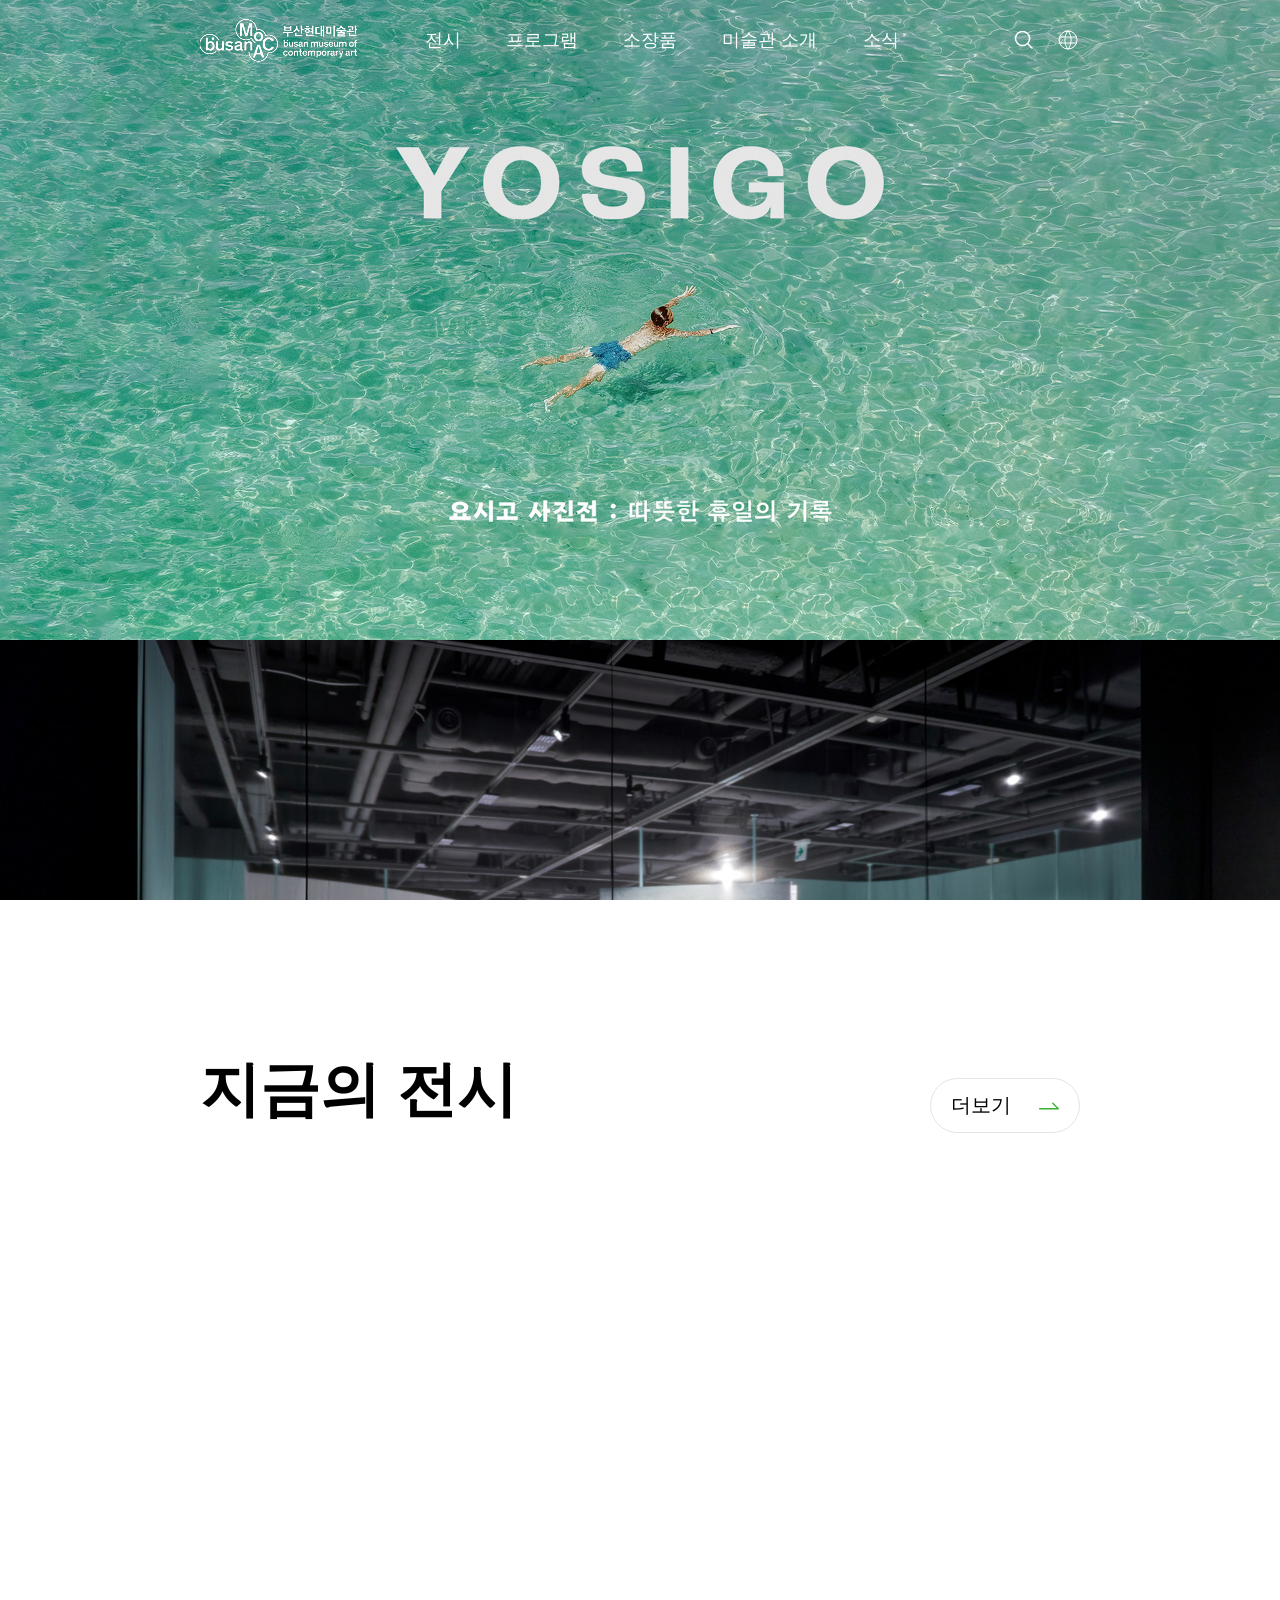
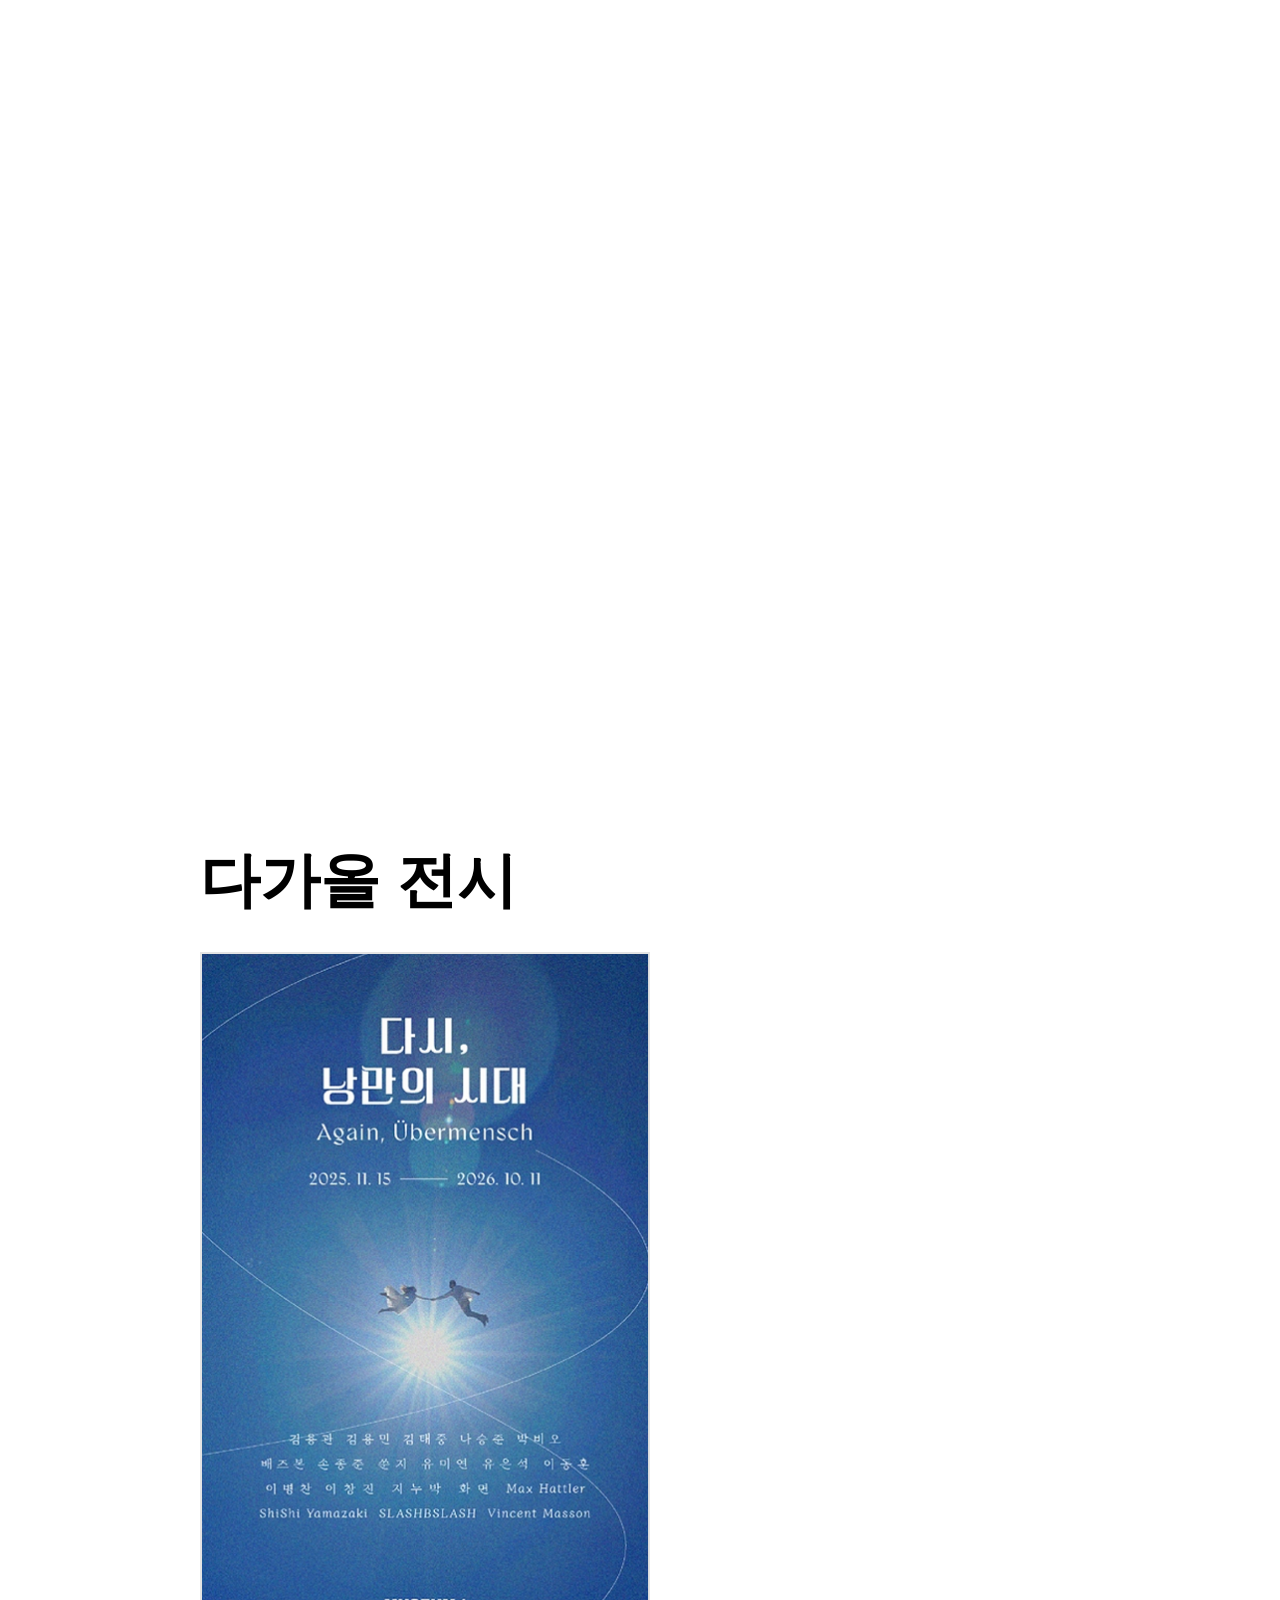
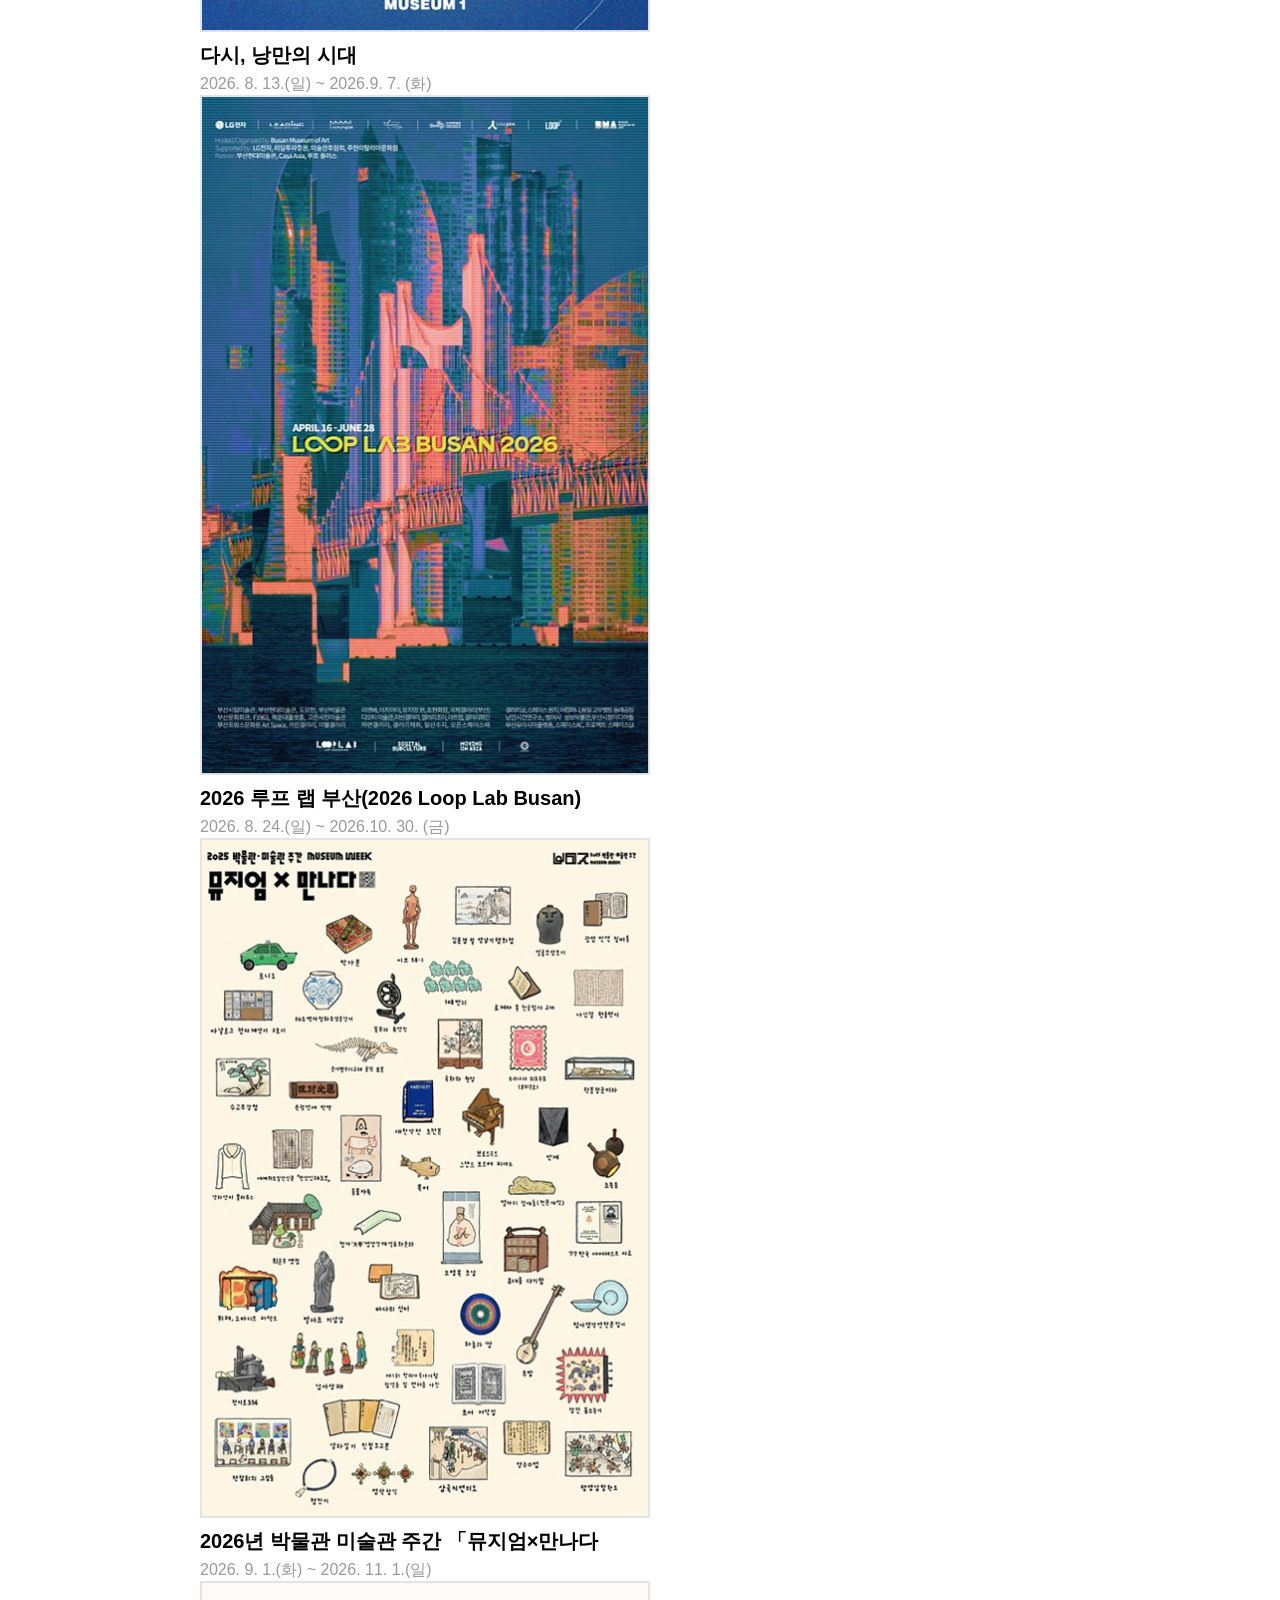
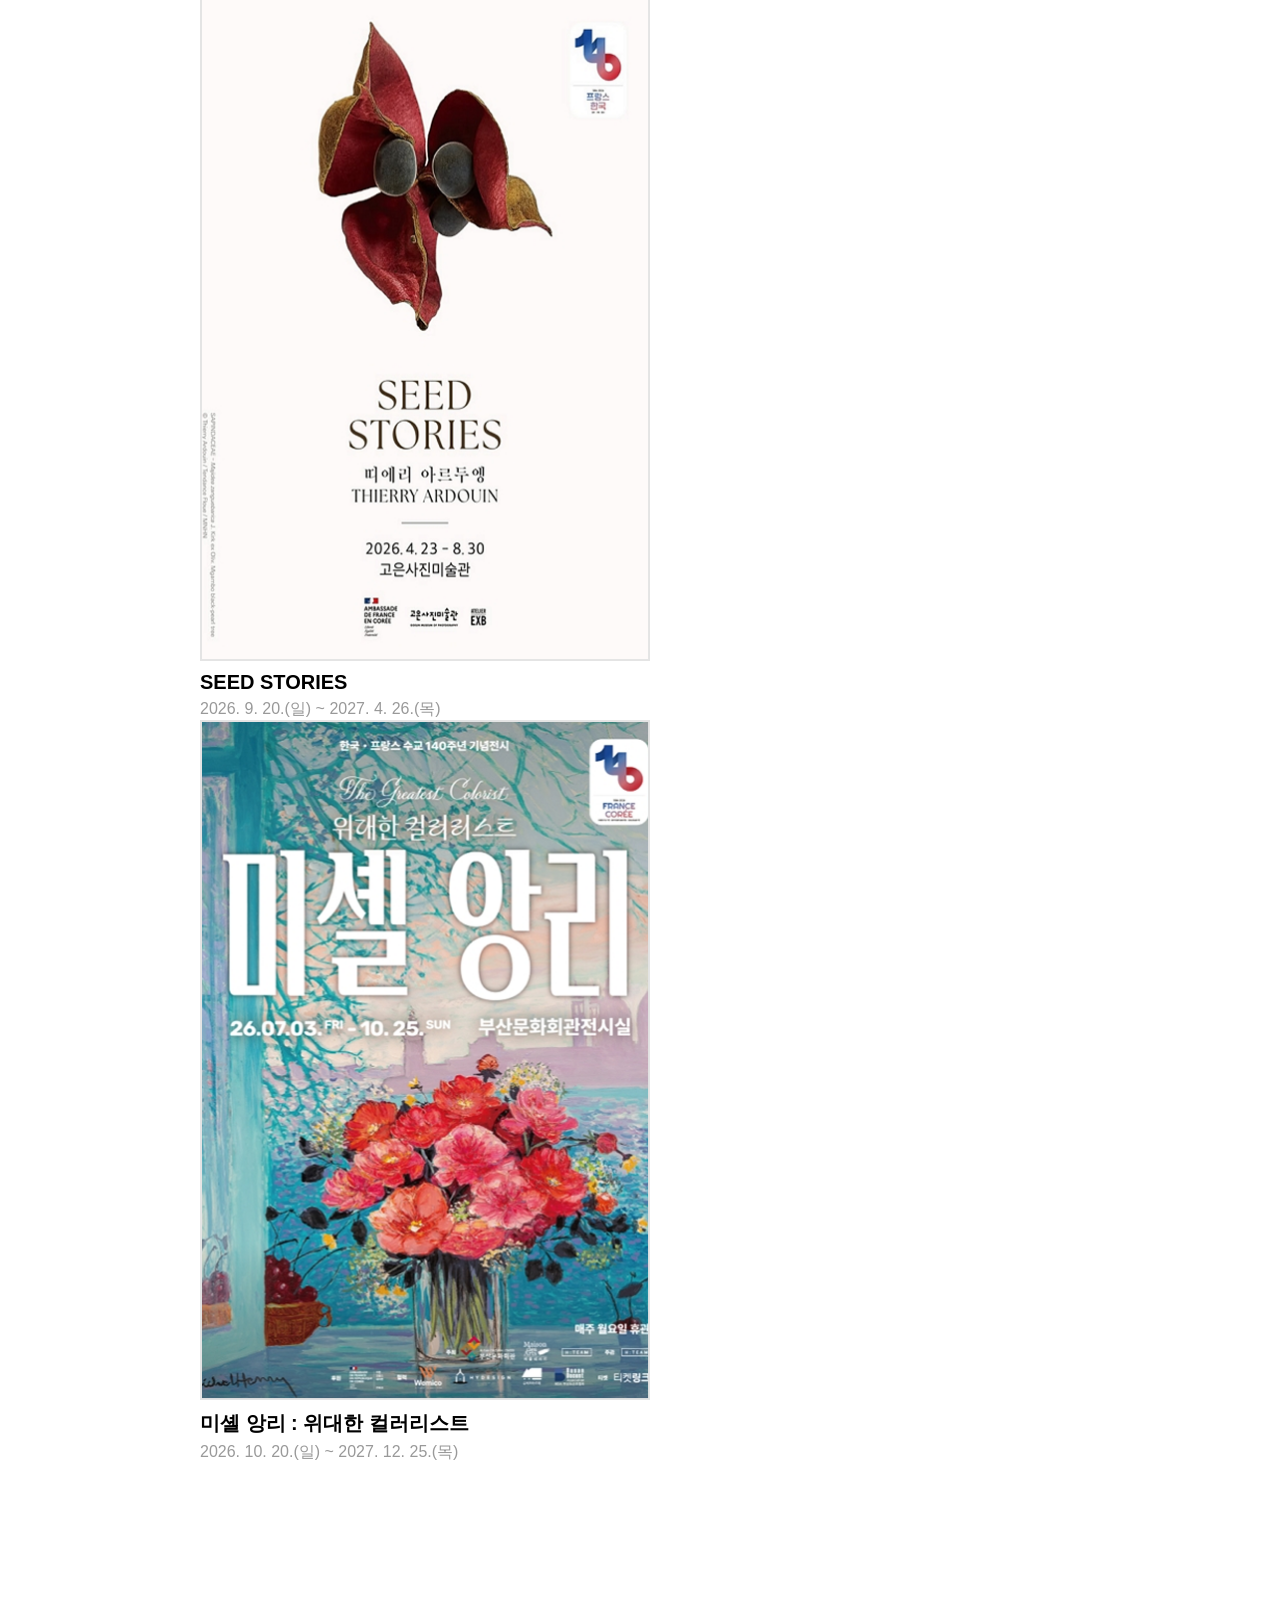
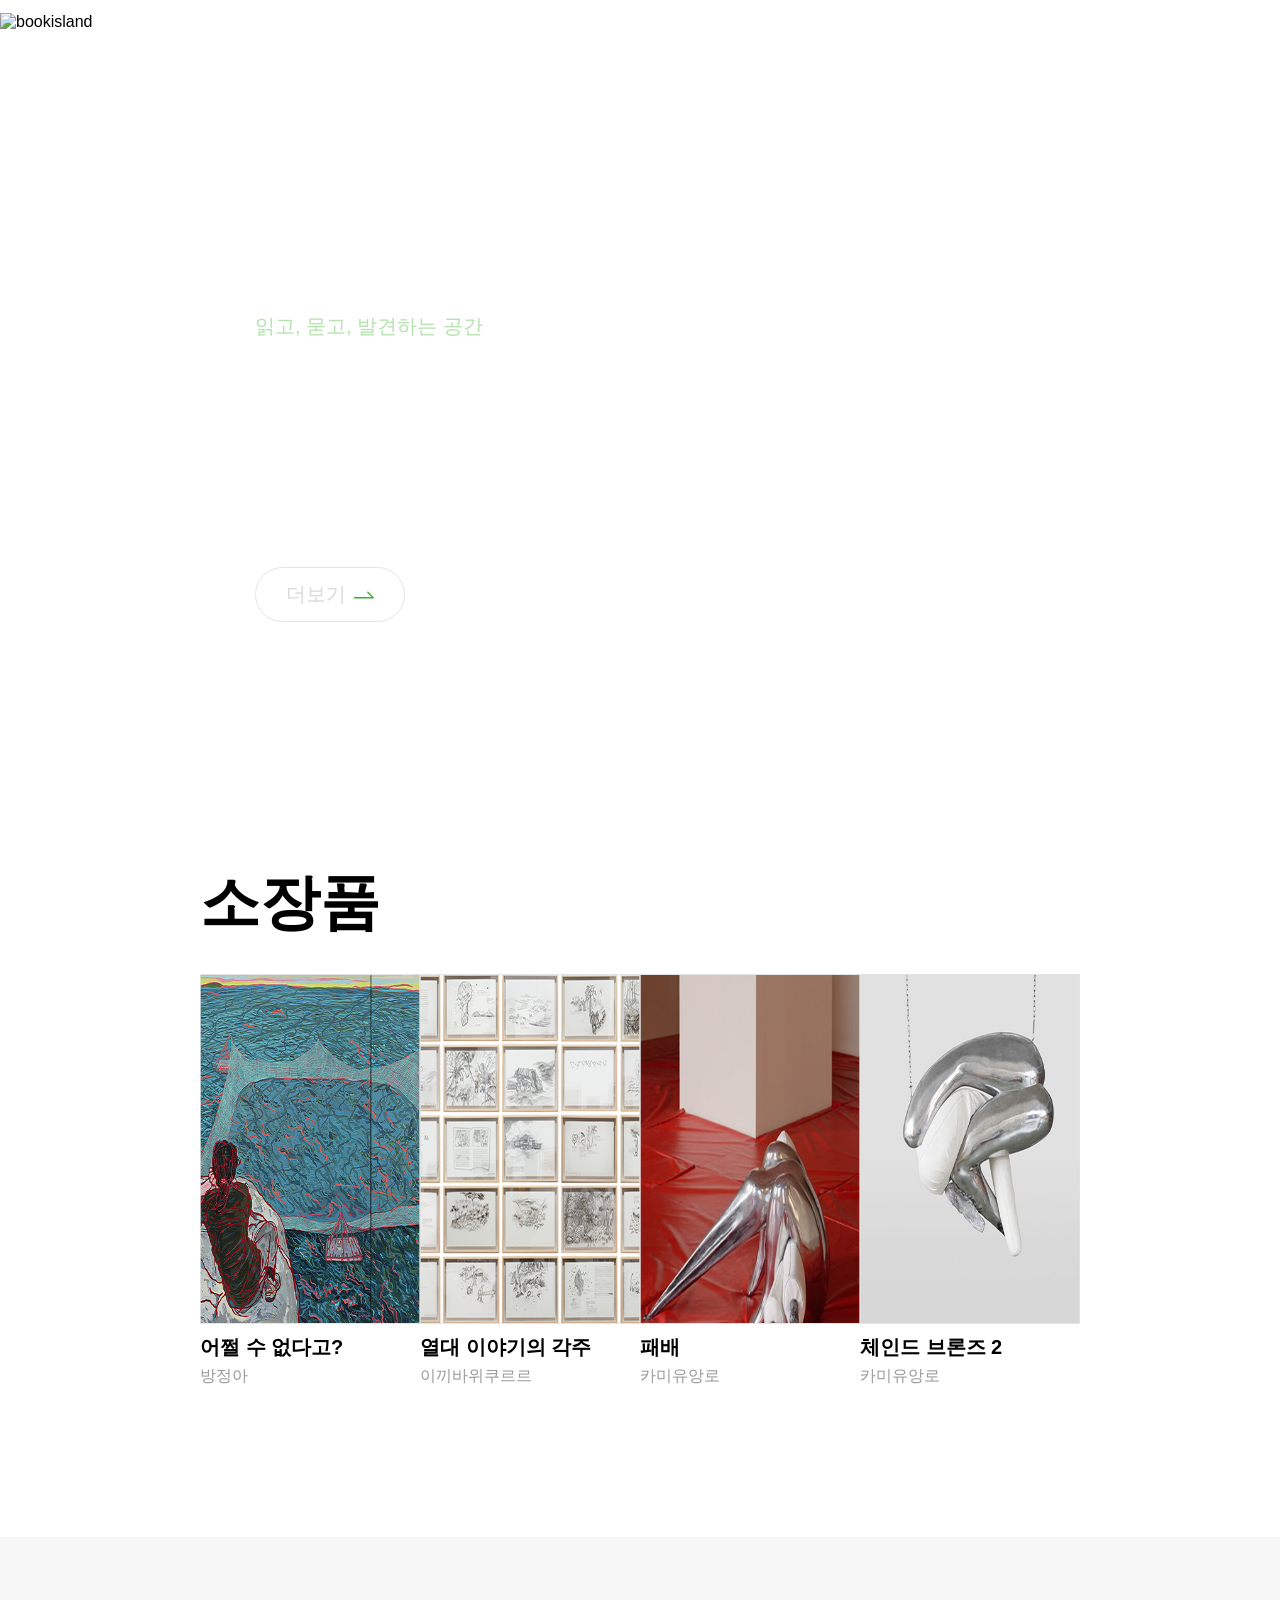
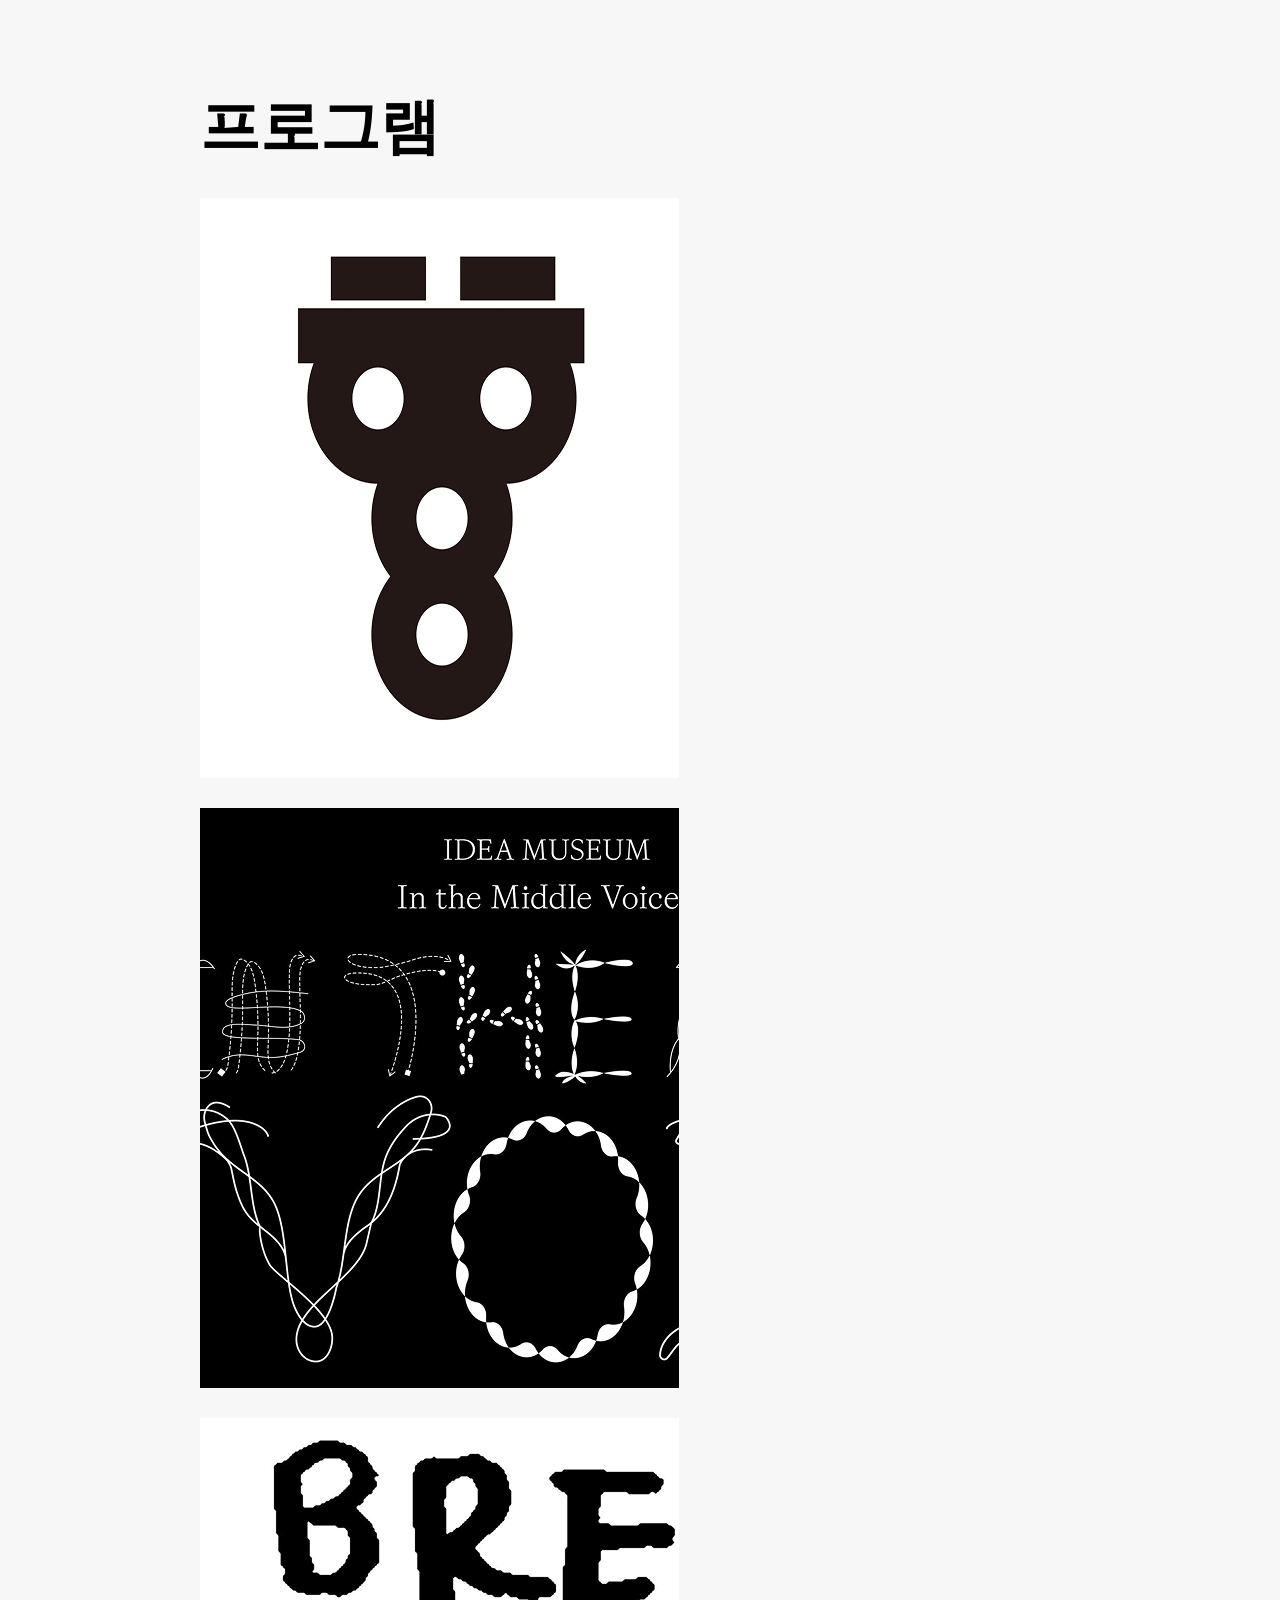
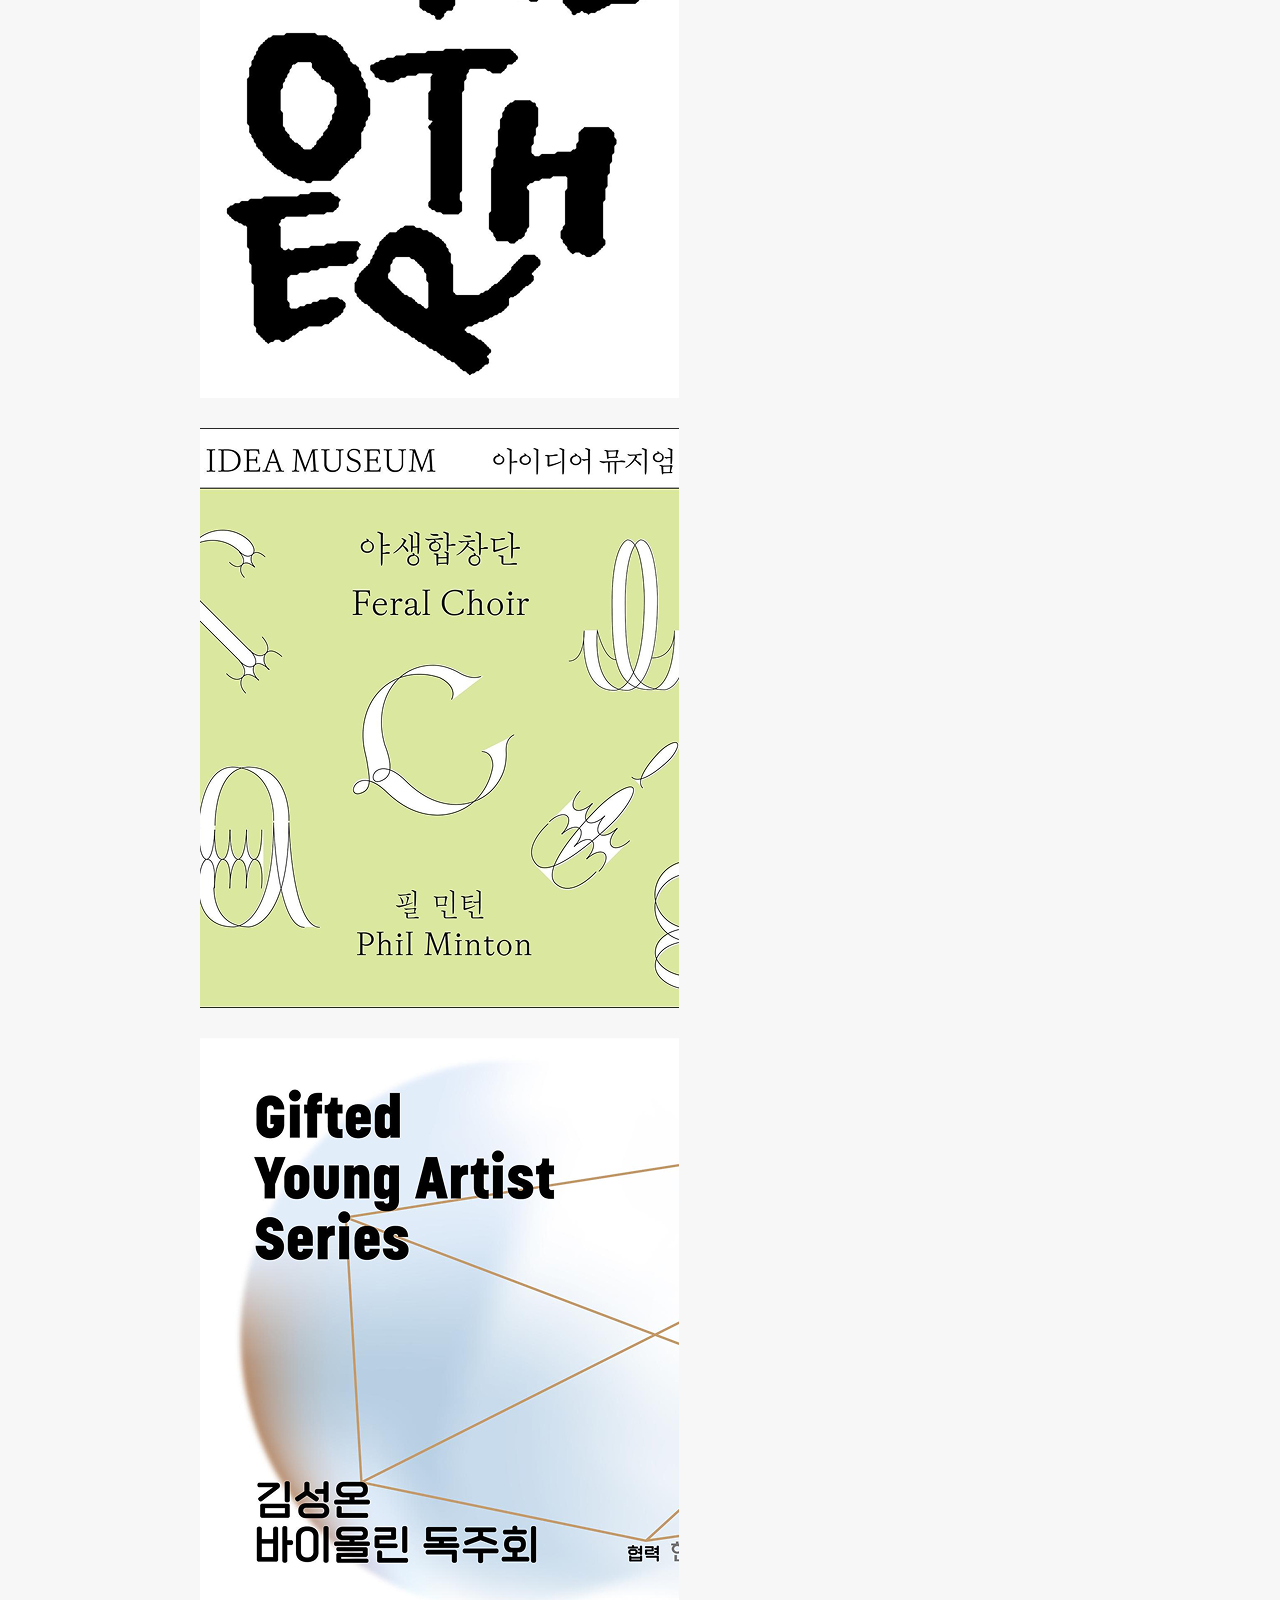
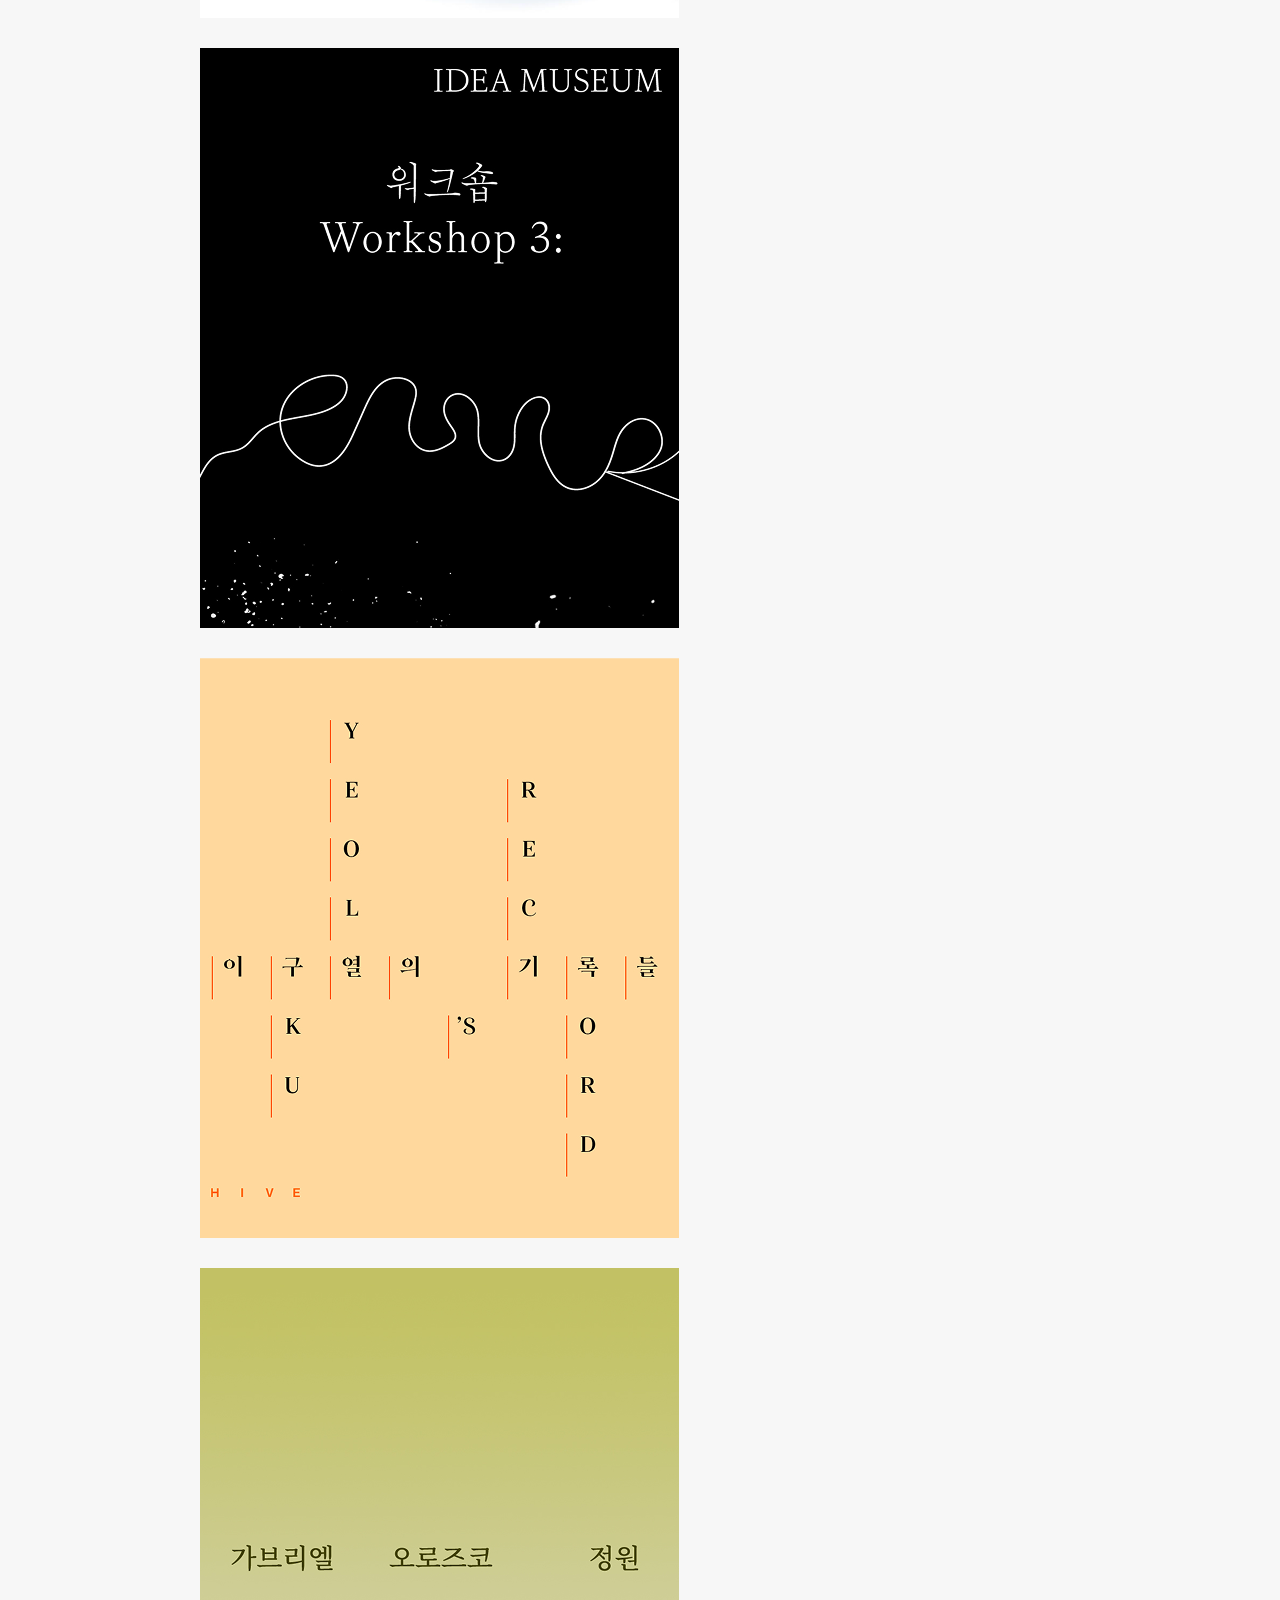
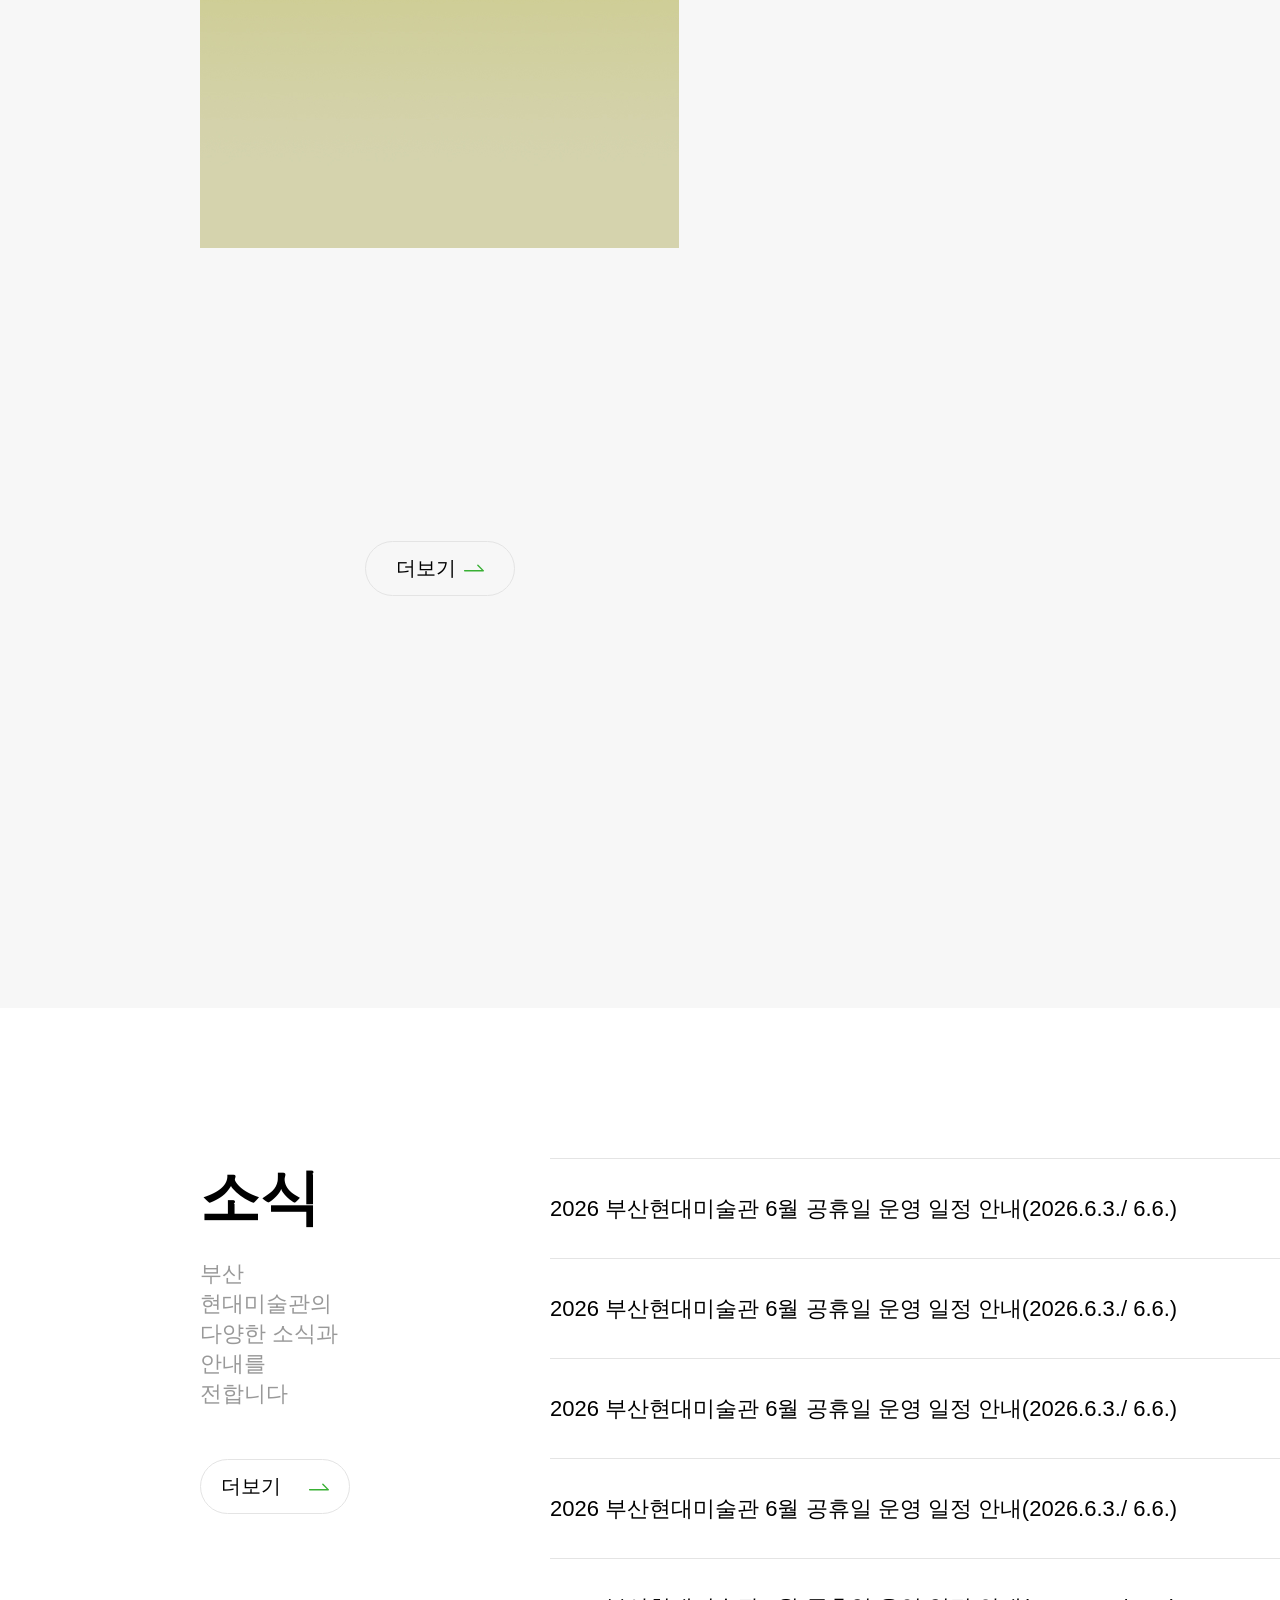
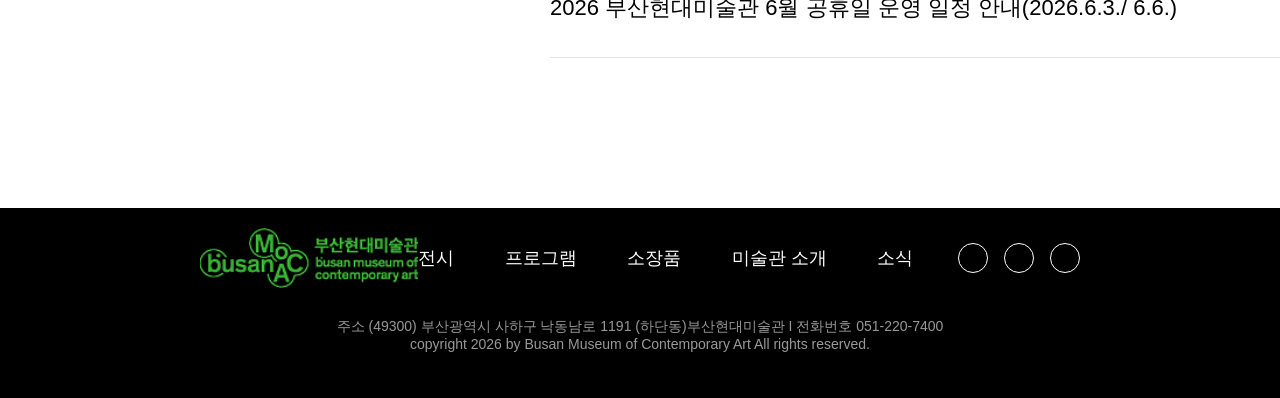
==== commit 6b293166: "0702" ====
--- a/index.html
+++ b/index.html
@@ -22,26 +22,26 @@
     <div class="wrap">
       <header>
         <div class="logo">
-          <a href="/index.html">
+          <a href="index.html">
             <img src="main_img/logo_white.png" alt="logo" />
           </a>
         </div>
 
         <div class="menu_wrap">
           <div class="menu">
-            <a href="/sub_page/exhibition/exhibition.html"> 전시 </a>
+            <a href="./sub_page/exhibition/exhibition.html"> 전시 </a>
           </div>
           <div class="menu">
-            <a href="/sub_page/program/program.html"> 프로그램 </a>
+            <a href="./sub_page/program/program.html"> 프로그램 </a>
           </div>
           <div class="menu">
-            <a href="/sub_page/collection/collection.html"> 소장품 </a>
+            <a href="./sub_page/collection/collection.html"> 소장품 </a>
           </div>
           <div class="menu">
-            <a href="/sub_page/intro/intro.html"> 미술관 소개 </a>
+            <a href="./sub_page/intro/intro.html"> 미술관 소개 </a>
           </div>
           <div class="menu">
-            <a href="/sub_page/news/news.html"> 소식 </a>
+            <a href="./sub_page/news/news.html"> 소식 </a>
           </div>
         </div>
 
@@ -325,7 +325,7 @@
           </div>
 
           <div class="con_6">
-            <img src="\main_img/con4-4.png" alt="program4" />
+            <img src="main_img/con4-4.png" alt="program4" />
 
             <div class="container_6">
               <div class="box">
--- a/css/style.css
+++ b/css/style.css
@@ -23,6 +23,7 @@
 .bg_dsc {
   font-size: 16px;
   color: #999;
+  margin-top: 5px;
 }
 
 /* ----------------------common */
@@ -84,6 +85,12 @@
   width: 100%;
   height: 100vh;
   overflow: hidden;
+}
+
+.heroSwiper img {
+  width: 100%;
+  height: 100%;
+  object-fit: cover;
 }
 
 /* ---------------------------------------section1 */
